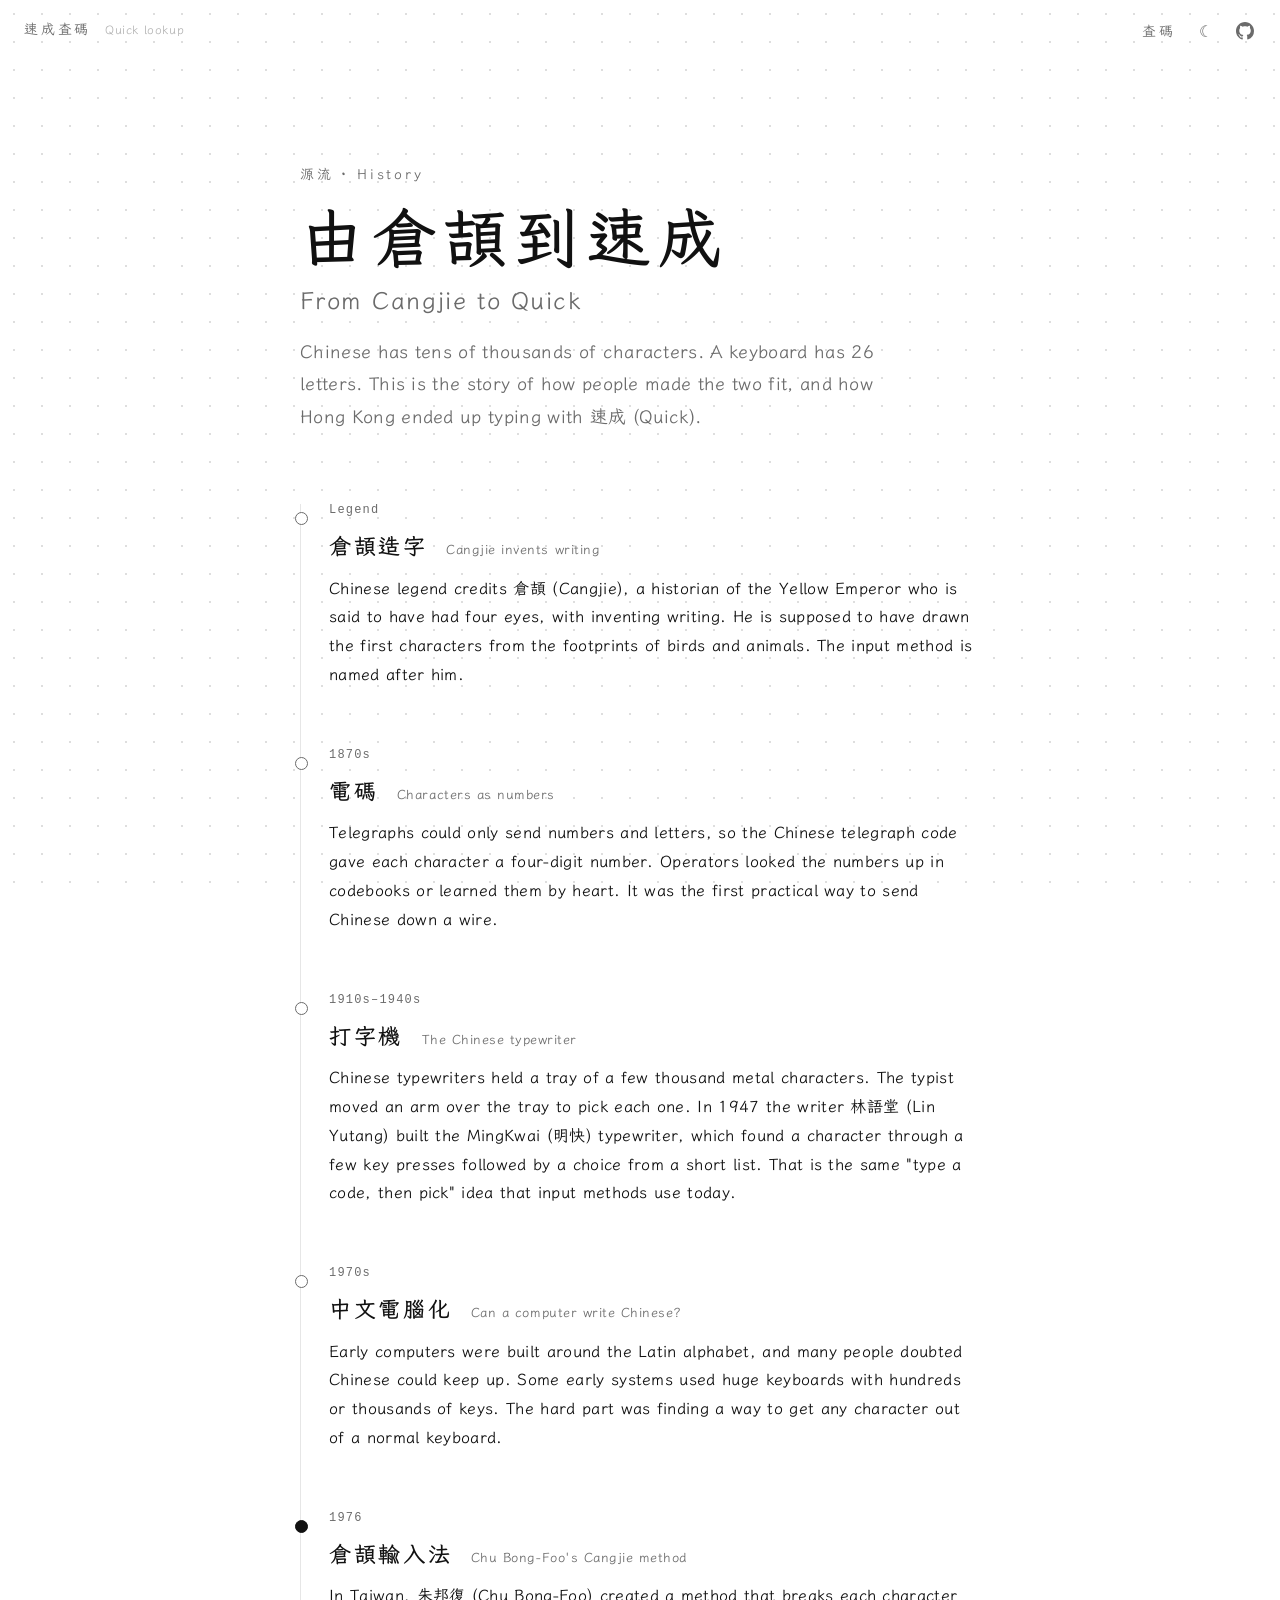
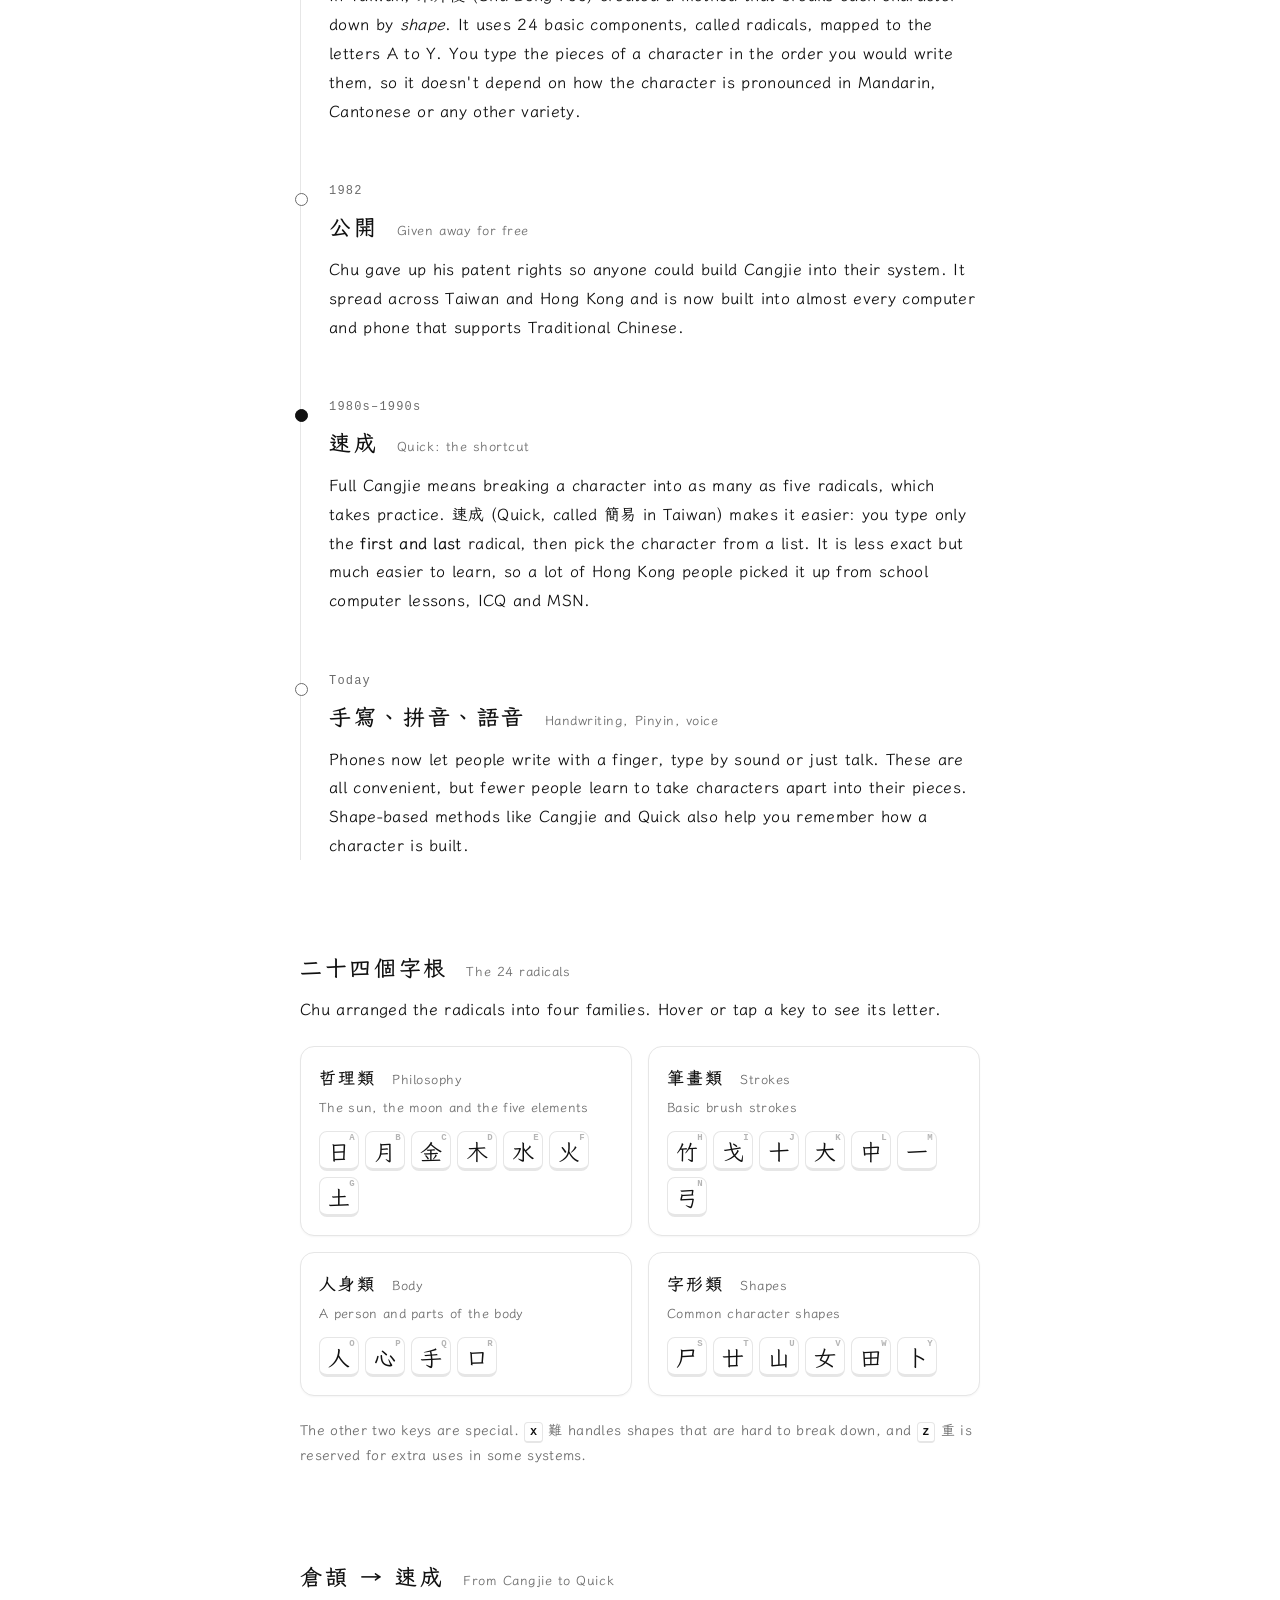
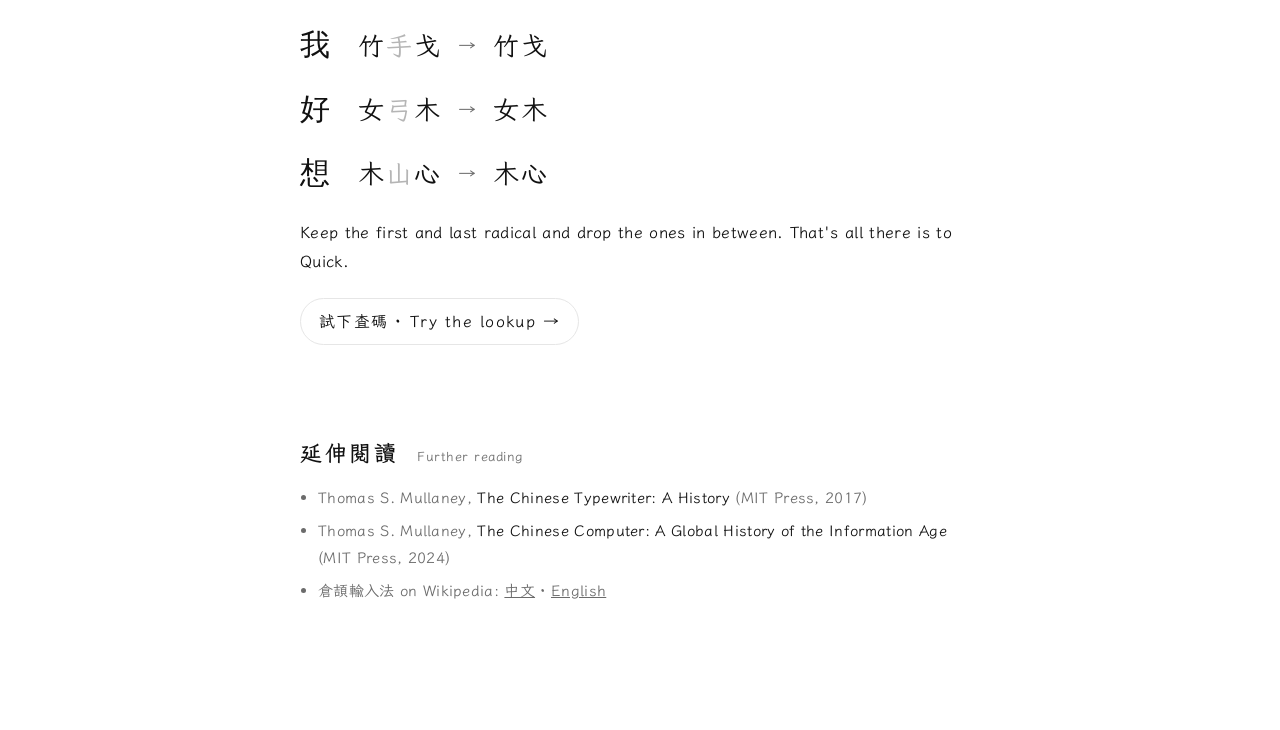
==== history.html @ 191ad622 "Add history page" ====
<!doctype html>
<html lang="zh-Hant">
<head>
  <meta charset="utf-8" />
  <meta name="viewport" content="width=device-width, initial-scale=1" />
  <title>速成源流 · Quick history</title>
  <meta name="description" content="How Chinese found its way onto a 26-letter keyboard, from Cangjie to Quick (速成)." />
  <link rel="icon" href="data:image/svg+xml,%3Csvg xmlns='http://www.w3.org/2000/svg' viewBox='0 0 64 64'%3E%3Crect width='64' height='64' rx='12' fill='%23111'/%3E%3Ctext x='32' y='46' font-size='40' text-anchor='middle' fill='%23fff'%3E速%3C/text%3E%3C/svg%3E" />
  <link rel="preconnect" href="https://fonts.googleapis.com" />
  <link rel="preconnect" href="https://fonts.gstatic.com" crossorigin />
  <link href="https://fonts.googleapis.com/css2?family=LXGW+WenKai+TC:wght@300;400;700&family=Noto+Sans+HK:wght@300;400;500&display=swap" rel="stylesheet" />
  <link rel="stylesheet" href="style.css" />
  <link rel="stylesheet" href="history.css" />
  <script>try { const t = JSON.parse(localStorage.getItem('quick:theme')); if (t) document.documentElement.dataset.theme = t; } catch {}</script>
</head>
<body data-page="history">
  <header class="brand"><a href="./">速成查碼 <span>Quick lookup</span></a></header>

  <main class="story">
    <section class="intro">
      <p class="eyebrow">源流 · History</p>
      <h1>由倉頡到速成 <span>From Cangjie to Quick</span></h1>
      <p class="lede">Chinese has tens of thousands of characters. A keyboard has 26 letters. This is the story of how people made the two fit, and how Hong Kong ended up typing with 速成 (Quick).</p>
    </section>

    <ol class="timeline">
      <li>
        <p class="when">Legend</p>
        <h2>倉頡造字 <span>Cangjie invents writing</span></h2>
        <p>Chinese legend credits 倉頡 (Cangjie), a historian of the Yellow Emperor who is said to have had four eyes, with inventing writing. He is supposed to have drawn the first characters from the footprints of birds and animals. The input method is named after him.</p>
      </li>
      <li>
        <p class="when">1870s</p>
        <h2>電碼 <span>Characters as numbers</span></h2>
        <p>Telegraphs could only send numbers and letters, so the Chinese telegraph code gave each character a four-digit number. Operators looked the numbers up in codebooks or learned them by heart. It was the first practical way to send Chinese down a wire.</p>
      </li>
      <li>
        <p class="when">1910s–1940s</p>
        <h2>打字機 <span>The Chinese typewriter</span></h2>
        <p>Chinese typewriters held a tray of a few thousand metal characters. The typist moved an arm over the tray to pick each one. In 1947 the writer 林語堂 (Lin Yutang) built the MingKwai (明快) typewriter, which found a character through a few key presses followed by a choice from a short list. That is the same "type a code, then pick" idea that input methods use today.</p>
      </li>
      <li>
        <p class="when">1970s</p>
        <h2>中文電腦化 <span>Can a computer write Chinese?</span></h2>
        <p>Early computers were built around the Latin alphabet, and many people doubted Chinese could keep up. Some early systems used huge keyboards with hundreds or thousands of keys. The hard part was finding a way to get any character out of a normal keyboard.</p>
      </li>
      <li class="key">
        <p class="when">1976</p>
        <h2>倉頡輸入法 <span>Chu Bong-Foo's Cangjie method</span></h2>
        <p>In Taiwan, 朱邦復 (Chu Bong-Foo) created a method that breaks each character down by <em>shape</em>. It uses 24 basic components, called radicals, mapped to the letters A to Y. You type the pieces of a character in the order you would write them, so it doesn't depend on how the character is pronounced in Mandarin, Cantonese or any other variety.</p>
      </li>
      <li>
        <p class="when">1982</p>
        <h2>公開 <span>Given away for free</span></h2>
        <p>Chu gave up his patent rights so anyone could build Cangjie into their system. It spread across Taiwan and Hong Kong and is now built into almost every computer and phone that supports Traditional Chinese.</p>
      </li>
      <li class="key">
        <p class="when">1980s–1990s</p>
        <h2>速成 <span>Quick: the shortcut</span></h2>
        <p>Full Cangjie means breaking a character into as many as five radicals, which takes practice. 速成 (Quick, called 簡易 in Taiwan) makes it easier: you type only the <strong>first and last</strong> radical, then pick the character from a list. It is less exact but much easier to learn, so a lot of Hong Kong people picked it up from school computer lessons, ICQ and MSN.</p>
      </li>
      <li>
        <p class="when">Today</p>
        <h2>手寫、拼音、語音 <span>Handwriting, Pinyin, voice</span></h2>
        <p>Phones now let people write with a finger, type by sound or just talk. These are all convenient, but fewer people learn to take characters apart into their pieces. Shape-based methods like Cangjie and Quick also help you remember how a character is built.</p>
      </li>
    </ol>

    <section class="radicals">
      <h2>二十四個字根 <span>The 24 radicals</span></h2>
      <p>Chu arranged the radicals into four families. Hover or tap a key to see its letter.</p>
      <div class="families">
        <div class="family">
          <h3>哲理類 <span>Philosophy</span></h3>
          <p>The sun, the moon and the five elements</p>
          <div class="keyrow" data-keys="A日 B月 C金 D木 E水 F火 G土"></div>
        </div>
        <div class="family">
          <h3>筆畫類 <span>Strokes</span></h3>
          <p>Basic brush strokes</p>
          <div class="keyrow" data-keys="H竹 I戈 J十 K大 L中 M一 N弓"></div>
        </div>
        <div class="family">
          <h3>人身類 <span>Body</span></h3>
          <p>A person and parts of the body</p>
          <div class="keyrow" data-keys="O人 P心 Q手 R口"></div>
        </div>
        <div class="family">
          <h3>字形類 <span>Shapes</span></h3>
          <p>Common character shapes</p>
          <div class="keyrow" data-keys="S尸 T廿 U山 V女 W田 Y卜"></div>
        </div>
      </div>
      <p class="aside">The other two keys are special. <kbd>X</kbd> 難 handles shapes that are hard to break down, and <kbd>Z</kbd> 重 is reserved for extra uses in some systems.</p>
    </section>

    <section class="demo">
      <h2>倉頡 → 速成 <span>From Cangjie to Quick</span></h2>
      <div class="pairs">
        <div class="pair"><span class="ch">我</span><span class="row"><b>竹</b>手<b>戈</b></span><span class="arrow">→</span><span class="row"><b>竹戈</b></span></div>
        <div class="pair"><span class="ch">好</span><span class="row"><b>女</b>弓<b>木</b></span><span class="arrow">→</span><span class="row"><b>女木</b></span></div>
        <div class="pair"><span class="ch">想</span><span class="row"><b>木</b>山<b>心</b></span><span class="arrow">→</span><span class="row"><b>木心</b></span></div>
      </div>
      <p>Keep the first and last radical and drop the ones in between. That's all there is to Quick.</p>
      <a class="cta" href="./">試下查碼 · Try the lookup →</a>
    </section>

    <section class="reading">
      <h2>延伸閱讀 <span>Further reading</span></h2>
      <ul>
        <li>Thomas S. Mullaney, <cite>The Chinese Typewriter: A History</cite> (MIT Press, 2017)</li>
        <li>Thomas S. Mullaney, <cite>The Chinese Computer: A Global History of the Information Age</cite> (MIT Press, 2024)</li>
        <li>倉頡輸入法 on Wikipedia: <a href="https://zh.wikipedia.org/wiki/倉頡輸入法" target="_blank" rel="noopener">中文</a> · <a href="https://en.wikipedia.org/wiki/Cangjie_input_method" target="_blank" rel="noopener">English</a></li>
      </ul>
    </section>
  </main>

  <script src="toolbar.js"></script>
  <script>
    // Fill the radical families from their data-keys lists
    for (const row of document.querySelectorAll('.keyrow')) {
      for (const k of row.dataset.keys.split(' ')) {
        const key = document.createElement('span');
        key.className = 'rkey';
        key.tabIndex = 0;
        key.dataset.key = k[0];
        key.textContent = k.slice(1);
        row.appendChild(key);
      }
    }
  </script>
</body>
</html>
---- style.css ----
:root {
  --bg: #ffffff;
  --ink: #111111;
  --muted: #6b6b6b;
  --faint: #b5b5b5;
  --line: #e6e6e6;
  --surface: #ffffff;
  --ring: rgba(0,0,0,.05);
  --dot: rgba(0, 0, 0, .13); /* dotted-page background: last number = strength */
  --g: 56px; /* glyph size, set from JS */
  /* Fonts already on the device, for characters people type: web-font pieces would swap in one by one */
  --typed-font: 'PingFang HK', 'PingFang TC', 'Microsoft JhengHei', 'Noto Sans CJK TC', 'Noto Sans TC', sans-serif;
  color-scheme: light;
}
/* Dark: follow the system unless the toggle forced light; or forced dark via the toggle */
@media (prefers-color-scheme: dark) {
  :root:not([data-theme="light"]) { --bg: #111111; --ink: #f2f2f2; --muted: #9a9a9a; --faint: #5c5c5c; --line: #2a2a2a; --surface: #171717; --ring: rgba(255,255,255,.06); --dot: rgba(255, 255, 255, .16); color-scheme: dark; }
}
:root[data-theme="dark"] { --bg: #111111; --ink: #f2f2f2; --muted: #9a9a9a; --faint: #5c5c5c; --line: #2a2a2a; --surface: #171717; --ring: rgba(255,255,255,.06); --dot: rgba(255, 255, 255, .16); color-scheme: dark; }

* { box-sizing: border-box; }
html, body { margin: 0; height: 100%; }
body { transition: background-color .3s, color .3s; }
body {
  /* dotted notebook page: one tiny dot per 28px tile, drawn by CSS instead of an image */
  background: radial-gradient(circle, var(--dot) 1px, transparent 1.5px) 0 0 / 28px 28px fixed, var(--bg);
  color: var(--ink);
  /* 霞鶩文楷 for its Traditional calligraphic feel; Noto Sans HK fills the rare characters it lacks */
  font-family: 'LXGW WenKai TC', 'Noto Sans HK', 'PingFang HK', 'PingFang TC', system-ui, sans-serif;
  font-weight: 400;
  overflow: hidden;
}

.brand {
  position: fixed; top: 20px; left: 24px; z-index: 2;
  font-size: 14px; letter-spacing: .2em; color: var(--muted);
}
.brand span { letter-spacing: .05em; color: var(--faint); margin-left: 6px; font-size: 12px; }

.finder {
  position: relative; z-index: 2;
  width: min(600px, calc(100% - 32px));
  margin: 0 auto; padding-top: 20vh;
}
.finder label {
  display: block; font-size: 17px; font-weight: 700; letter-spacing: .20em;
  color: var(--muted); margin: 0 0 14px 4px;
}
.box {
  border: 1px solid var(--line); border-radius: 14px; background: var(--surface);
  box-shadow: 0 1px 2px rgba(0,0,0,.04), 0 12px 32px -20px rgba(0,0,0,.25);
  transition: border-color .2s, box-shadow .2s;
}
.box:focus-within { border-color: var(--muted); box-shadow: 0 0 0 4px var(--ring), 0 12px 32px -20px rgba(0,0,0,.25); }
.box input {
  width: 100%; height: 58px; border: 0; outline: 0; background: transparent;
  padding: 0 20px; font: inherit; font-family: var(--typed-font); font-size: 22px; font-weight: 300; letter-spacing: .06em;
  color: var(--ink); caret-color: var(--ink);
}

.result {
  position: relative; /* offsetParent for slot measurement */
  display: flex; flex-wrap: wrap; align-content: flex-start; gap: 14px 30px;
  margin: 18px 0 0; padding: 0 4px 28px; min-height: calc(var(--slot) + 40px);
  overflow-y: auto; overscroll-behavior: contain; scrollbar-width: thin; scrollbar-color: var(--line) transparent;
  /* soft fade where the list meets the pile */
  -webkit-mask-image: linear-gradient(to bottom, #000 calc(100% - 28px), transparent);
          mask-image: linear-gradient(to bottom, #000 calc(100% - 28px), transparent);
}
.group { display: flex; flex-direction: column; gap: 8px; }
.group.enter { animation: rise .5s cubic-bezier(.2,.8,.2,1) both; }
@keyframes rise { from { opacity: 0; transform: translateY(10px); } }
.slots { display: flex; gap: 2px; min-height: var(--slot); }
.slot {
  width: var(--slot); height: var(--slot); display: grid; place-items: center; font-size: var(--slot); line-height: 1; color: var(--ink);
  will-change: transform; /* own layer: iOS Safari otherwise doesn't repaint a radical landing inside the scrolling list */
}
.cap { display: flex; align-items: center; gap: 8px; font-size: 13px; color: var(--muted); white-space: nowrap; }
.cap .ch { color: var(--ink); font-family: var(--typed-font); font-size: 14px; }
.keys { display: flex; gap: 3px; }
.keys kbd {
  font: 600 10px/1 ui-monospace, 'SF Mono', Menlo, monospace; color: var(--ink);
  padding: 3px 5px; border-radius: 4px; border: 1px solid var(--line); border-bottom-width: 2px;
}
.full { font-size: 11px; color: var(--faint); letter-spacing: .12em; }
.group:hover .full { color: var(--muted); }
.hint { margin: 4px 0 0 4px; font-size: 13px; color: var(--muted); letter-spacing: .06em; line-height: 1.7; }
.hint p { margin: 0; }
.hint .try { margin-top: 14px; }
.examples { display: flex; flex-wrap: wrap; gap: 8px; margin-top: 8px; }
.examples button {
  font: inherit; font-size: 15px; letter-spacing: .08em; color: var(--ink); cursor: pointer;
  background: var(--surface); border: 1px solid var(--line); border-radius: 999px; padding: 5px 14px;
  transition: border-color .2s, background-color .2s;
}
.examples button:hover { border-color: var(--muted); }
.hint .more { margin-top: 18px; }
.hint .more a { color: var(--muted); text-decoration: none; border-bottom: 1px solid var(--line); transition: color .2s, border-color .2s; }
.hint .more a:hover { color: var(--ink); border-color: var(--muted); }

/* Physics layer */
.layer { position: fixed; inset: 0; z-index: 1; pointer-events: none; overflow: hidden; }
.glyph {
  position: absolute; left: 0; top: 0; width: var(--g); height: var(--g);
  display: grid; place-items: center; font-size: var(--g); line-height: 1; font-weight: 400;
  color: var(--ink); user-select: none; -webkit-user-select: none; touch-action: none;
  pointer-events: auto; cursor: grab; will-change: transform;
}
.glyph::after {
  content: attr(data-key); position: absolute; right: -2px; top: -4px;
  font: 500 11px system-ui, sans-serif; color: var(--muted); opacity: 0; transition: opacity .15s;
}
.glyph:hover::after { opacity: 1; }
.glyph.dragging { cursor: grabbing; }
.glyph.emoji { font-family: 'Apple Color Emoji', 'Segoe UI Emoji', 'Noto Color Emoji', sans-serif; font-size: calc(var(--g) * 0.9); }
.glyph.picked { pointer-events: none; z-index: 3; }
.glyph.gone { transition: opacity .4s; opacity: 0; }

@media (max-width: 600px) {
  /* clamp keeps it clear of the brand bar when the keyboard shrinks the viewport */
  .finder { padding-top: clamp(56px, 10vh, 96px); }
  .finder label { font-size: 15px; margin-bottom: 10px; }
  .box { border-radius: 12px; }
  .box input { height: 48px; padding: 0 16px; font-size: 18px; } /* 16px+ stops iOS zooming on focus */
  .result { margin-top: 14px; gap: 12px 22px; }
}

.tools { position: fixed; top: 14px; right: 18px; z-index: 2; display: flex; gap: 4px; align-items: center; }
.theme {
  border: 0; background: none; font: inherit; font-size: 16px; color: var(--muted);
  width: 34px; padding: 6px 8px; cursor: pointer; letter-spacing: .1em;
}
.theme:hover { color: var(--ink); }
.nav {
  font-size: 14px; letter-spacing: .2em; color: var(--muted); text-decoration: none;
  padding: 6px 10px; border-radius: 999px; transition: color .2s;
}
.nav:hover { color: var(--ink); }
.gh { display: grid; place-items: center; width: 34px; height: 34px; color: var(--muted); border-radius: 50%; transition: color .2s; }
.gh:hover { color: var(--ink); }
---- history.css ----
/* History page: a scrolling read on top of the shared tokens in style.css */
body { overflow: auto; height: auto; min-height: 100%; }
.brand a { color: inherit; text-decoration: none; }
.brand { position: absolute; }
.tools { position: absolute; }

.story {
  width: min(680px, calc(100% - 32px));
  margin: 0 auto; padding: 18vh 0 120px;
  line-height: 1.8; letter-spacing: .02em;
}
.story h2 { font-size: 22px; font-weight: 700; letter-spacing: .12em; margin: 0 0 8px; }
.story h2 span, .story h3 span { font-size: 13px; font-weight: 400; letter-spacing: .04em; color: var(--muted); margin-left: 8px; }
.story p { margin: 0 0 12px; }
.story section { margin-top: 88px; }
.story a { color: inherit; }

.intro { margin-top: 0 !important; }
.eyebrow { font-size: 14px; letter-spacing: .2em; color: var(--muted); }
.intro h1 { font-size: clamp(40px, 9vw, 64px); font-weight: 700; letter-spacing: .12em; line-height: 1.2; margin: 0 0 20px; }
.intro h1 span { display: block; font-size: clamp(18px, 3.4vw, 24px); font-weight: 400; letter-spacing: .06em; color: var(--muted); margin-top: 10px; }
.lede { font-size: 18px; color: var(--muted); max-width: 34em; }

/* Timeline: a quiet line with dots, key moments get a filled dot */
.timeline { list-style: none; margin: 72px 0 0; padding: 0 0 0 28px; border-left: 1px solid var(--line); }
.timeline li { position: relative; padding: 0 0 48px; }
.timeline li:last-child { padding-bottom: 0; }
.timeline li::before {
  content: ''; position: absolute; left: -34px; top: 8px; width: 11px; height: 11px; border-radius: 50%;
  background: var(--bg); border: 1px solid var(--muted);
}
.timeline li.key::before { background: var(--ink); border-color: var(--ink); }
.when { font: 500 12px/1 ui-monospace, 'SF Mono', Menlo, monospace; letter-spacing: .1em; color: var(--muted); margin-bottom: 10px !important; }
.timeline p:not(.when) { color: var(--ink); }

/* Radical families */
.families { display: grid; grid-template-columns: repeat(auto-fit, minmax(280px, 1fr)); gap: 16px; margin: 22px 0; }
.family {
  background: var(--surface); border: 1px solid var(--line); border-radius: 14px; padding: 16px 18px 18px;
  box-shadow: 0 1px 2px rgba(0,0,0,.04);
}
.family h3 { font-size: 17px; letter-spacing: .12em; margin: 0; }
.family p { font-size: 13px; color: var(--muted); margin: 2px 0 12px; }
.keyrow { display: flex; flex-wrap: wrap; gap: 6px; }
.rkey {
  position: relative; display: grid; place-items: center; width: 40px; height: 40px;
  font-size: 22px; border: 1px solid var(--line); border-bottom-width: 3px; border-radius: 8px; cursor: default; outline: 0;
  transition: border-color .15s, transform .15s;
}
.rkey::after {
  content: attr(data-key); position: absolute; right: 3px; top: 1px;
  font: 600 9px ui-monospace, 'SF Mono', Menlo, monospace; color: var(--faint); transition: color .15s;
}
.rkey:hover, .rkey:focus { border-color: var(--muted); transform: translateY(-1px); }
.rkey:hover::after, .rkey:focus::after { color: var(--ink); }
.aside { font-size: 14px; color: var(--muted); }
.aside kbd, .story kbd {
  font: 600 11px/1 ui-monospace, 'SF Mono', Menlo, monospace; color: var(--ink);
  padding: 3px 5px; border-radius: 4px; border: 1px solid var(--line); border-bottom-width: 2px;
}

/* Cangjie -> Quick pairs */
.pairs { display: flex; flex-direction: column; gap: 10px; margin: 22px 0 18px; }
.pair { display: flex; align-items: center; gap: 16px; font-size: 26px; }
.pair .ch { font-family: var(--typed-font); font-size: 30px; width: 1.4em; }
.pair .row { color: var(--faint); letter-spacing: .08em; }
.pair .row b { color: var(--ink); font-weight: 400; }
.pair .arrow { font-size: 18px; color: var(--muted); }
.cta {
  display: inline-block; margin-top: 10px; padding: 8px 18px; border-radius: 999px; text-decoration: none;
  background: var(--surface); border: 1px solid var(--line); letter-spacing: .08em; transition: border-color .2s;
}
.cta:hover { border-color: var(--muted); }

.reading ul { padding-left: 18px; margin: 12px 0 0; color: var(--muted); font-size: 15px; }
.reading li { margin-bottom: 6px; }
.reading cite { color: var(--ink); font-style: normal; }

@media (max-width: 600px) {
  .story { padding-top: 96px; }
  .story section { margin-top: 64px; }
  .lede { font-size: 16px; }
  .story h2 span, .story h3 span { display: block; margin: 2px 0 0; }
  .pair { font-size: 22px; gap: 12px; }
}
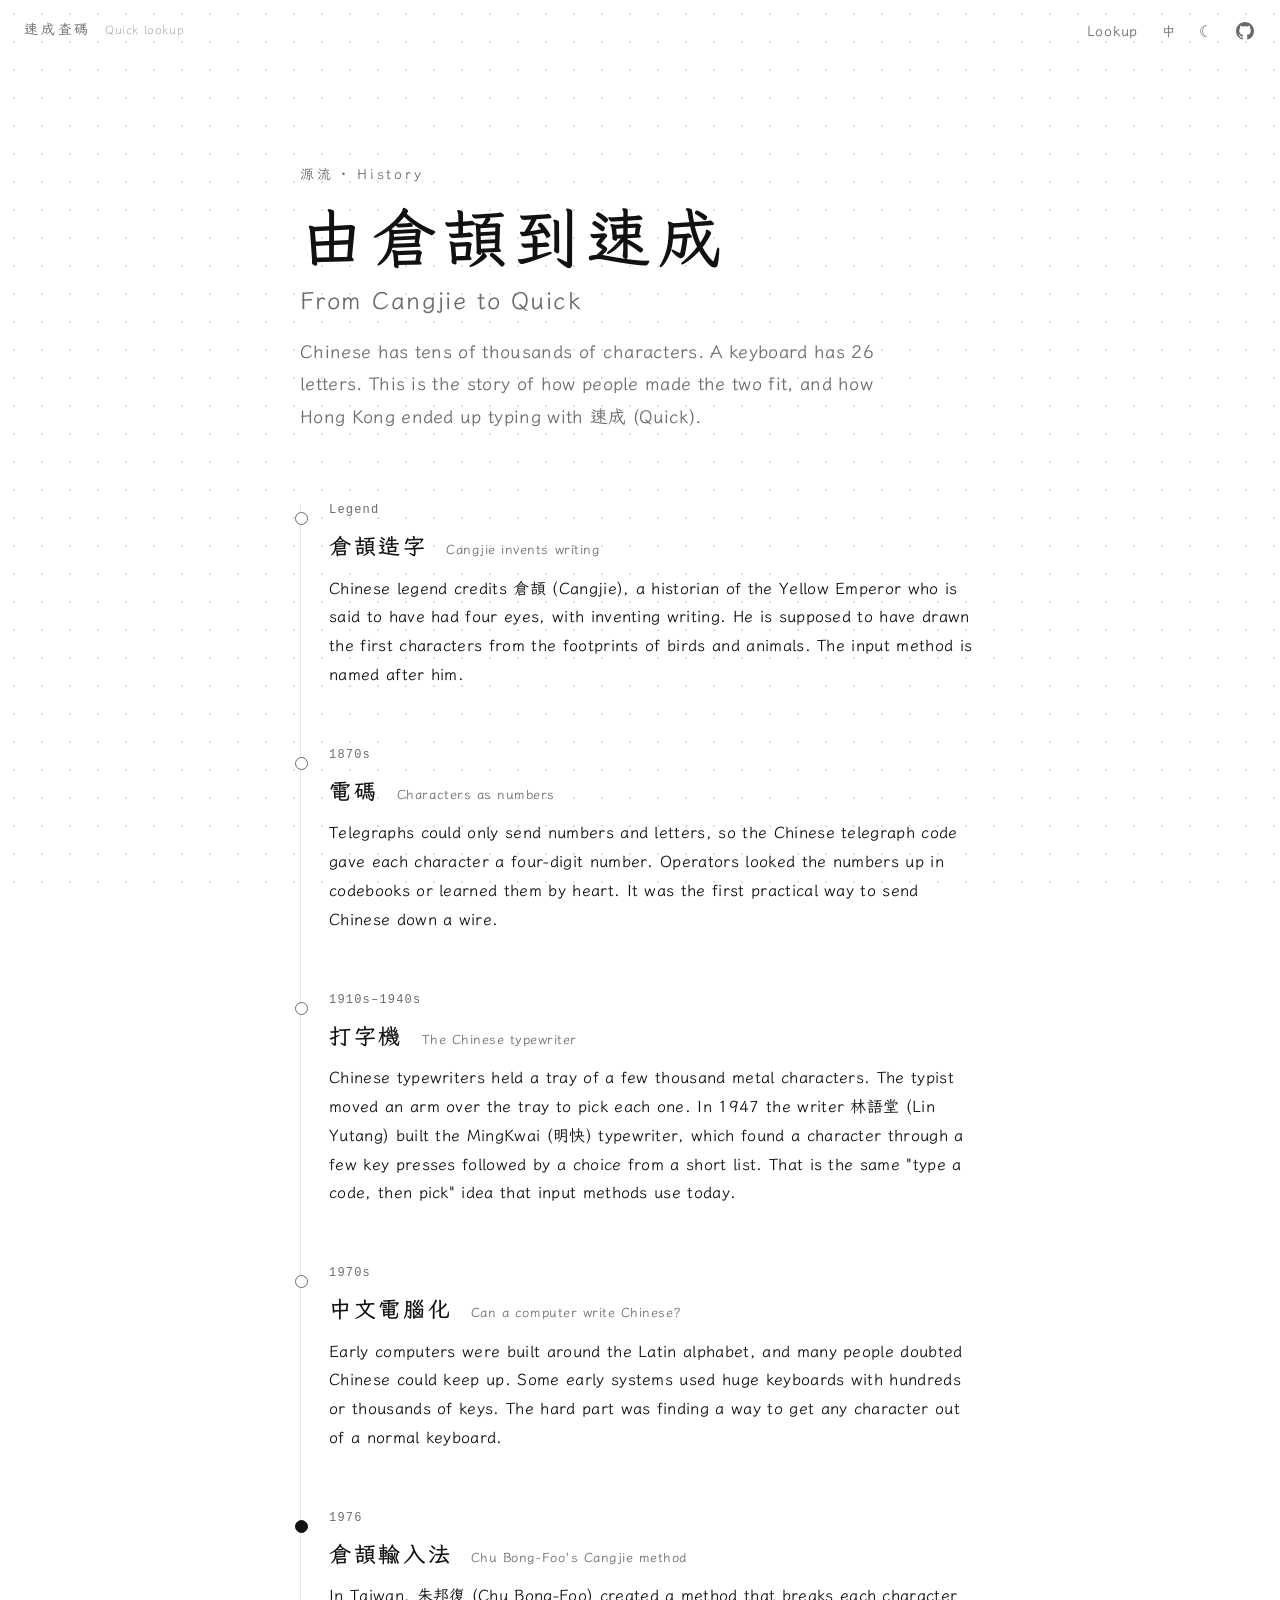
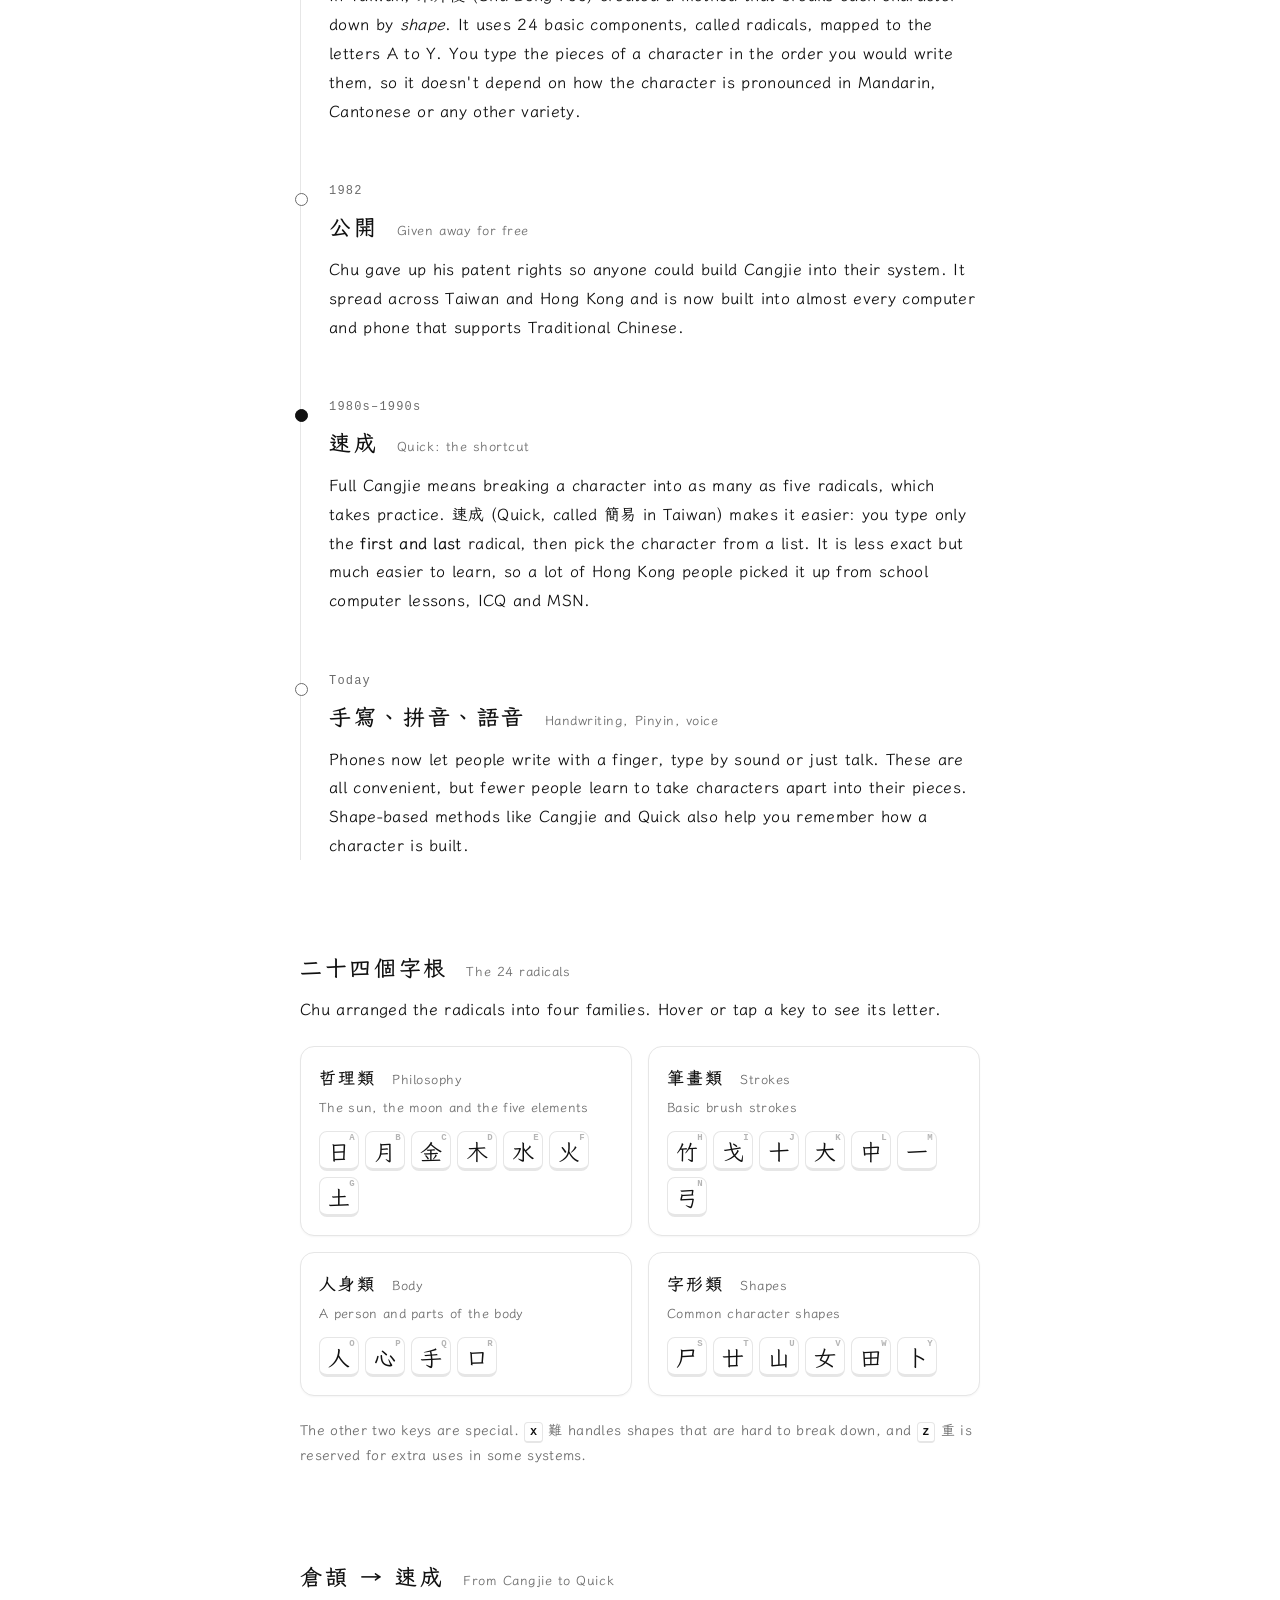
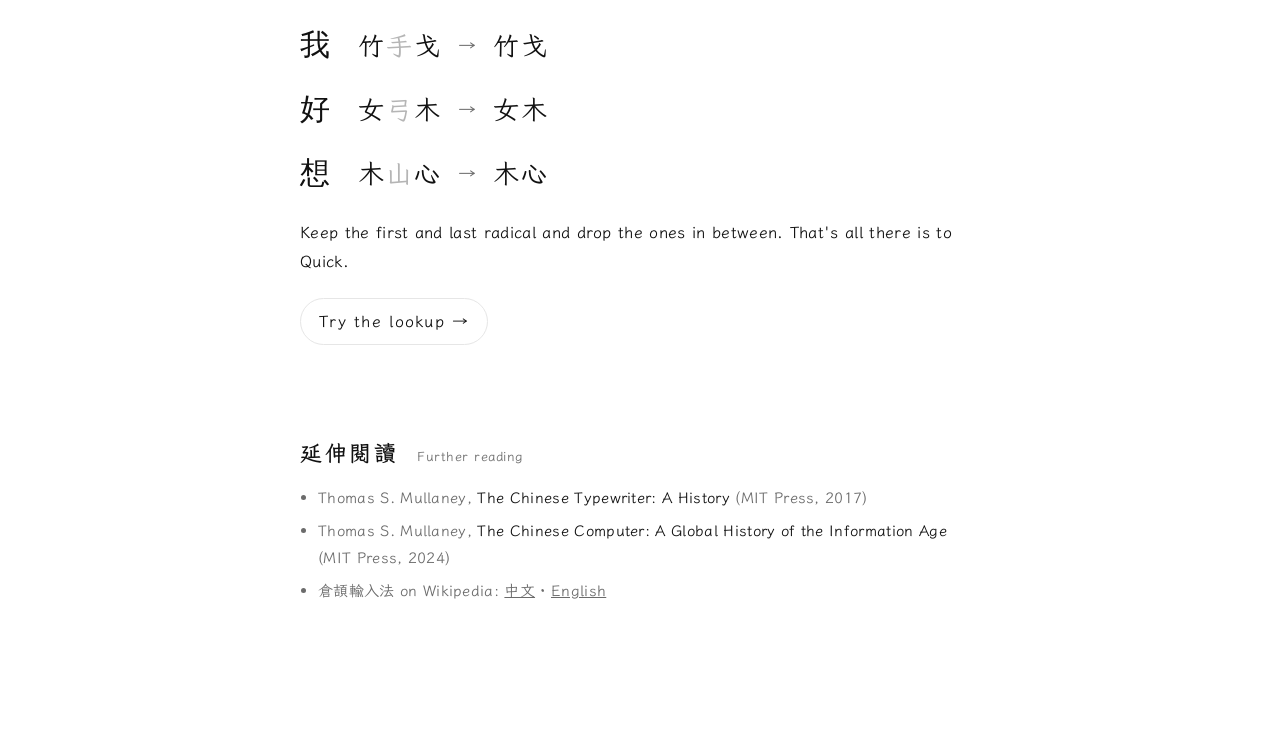
==== commit e8c6c2d1: "added bilingual." ====
--- a/history.html
+++ b/history.html
@@ -4,7 +4,7 @@
   <meta charset="utf-8" />
   <meta name="viewport" content="width=device-width, initial-scale=1" />
   <title>速成源流 · Quick history</title>
-  <meta name="description" content="How Chinese found its way onto a 26-letter keyboard, from Cangjie to Quick (速成)." />
+  <meta name="description" content="中文如何走進只有二十六個字母的鍵盤：由倉頡到速成。How Chinese found its way onto a 26-letter keyboard, from Cangjie to Quick (速成)." />
   <link rel="icon" href="data:image/svg+xml,%3Csvg xmlns='http://www.w3.org/2000/svg' viewBox='0 0 64 64'%3E%3Crect width='64' height='64' rx='12' fill='%23111'/%3E%3Ctext x='32' y='46' font-size='40' text-anchor='middle' fill='%23fff'%3E速%3C/text%3E%3C/svg%3E" />
   <link rel="preconnect" href="https://fonts.googleapis.com" />
   <link rel="preconnect" href="https://fonts.gstatic.com" crossorigin />
@@ -12,6 +12,8 @@
   <link rel="stylesheet" href="style.css" />
   <link rel="stylesheet" href="history.css" />
   <script>try { const t = JSON.parse(localStorage.getItem('quick:theme')); if (t) document.documentElement.dataset.theme = t; } catch {}</script>
+  <!-- Language: the saved choice, else the browser's. Set before paint so the other language never flashes -->
+  <script>{ let l; try { l = JSON.parse(localStorage.getItem('quick:lang')); } catch {} l = l || (/^zh/i.test(navigator.language) ? 'zh' : 'en'); document.documentElement.dataset.lang = l; document.documentElement.lang = l === 'zh' ? 'zh-Hant' : 'en'; }</script>
 </head>
 <body data-page="history">
   <header class="brand"><a href="./">速成查碼 <span>Quick lookup</span></a></header>
@@ -20,78 +22,89 @@
     <section class="intro">
       <p class="eyebrow">源流 · History</p>
       <h1>由倉頡到速成 <span>From Cangjie to Quick</span></h1>
-      <p class="lede">Chinese has tens of thousands of characters. A keyboard has 26 letters. This is the story of how people made the two fit, and how Hong Kong ended up typing with 速成 (Quick).</p>
+      <p class="lede zh" lang="zh-Hant">中文字數以萬計，鍵盤卻只有二十六個字母。這是人們如何令兩者配合起來，以及香港人最終用上速成輸入法的故事。</p>
+      <p class="lede en" lang="en">Chinese has tens of thousands of characters. A keyboard has 26 letters. This is the story of how people made the two fit, and how Hong Kong ended up typing with 速成 (Quick).</p>
     </section>
 
     <ol class="timeline">
       <li>
-        <p class="when">Legend</p>
+        <p class="when"><span class="zh" lang="zh-Hant">傳說</span><span class="en" lang="en">Legend</span></p>
         <h2>倉頡造字 <span>Cangjie invents writing</span></h2>
-        <p>Chinese legend credits 倉頡 (Cangjie), a historian of the Yellow Emperor who is said to have had four eyes, with inventing writing. He is supposed to have drawn the first characters from the footprints of birds and animals. The input method is named after him.</p>
+        <p class="zh" lang="zh-Hant">相傳黃帝的史官倉頡生有四隻眼睛，並創造了文字。據說他從鳥獸的足跡得到啟發，畫出最早的漢字。倉頡輸入法就是以他命名的。</p>
+        <p class="en" lang="en">Chinese legend credits 倉頡 (Cangjie), a historian of the Yellow Emperor who is said to have had four eyes, with inventing writing. He is supposed to have drawn the first characters from the footprints of birds and animals. The input method is named after him.</p>
       </li>
       <li>
-        <p class="when">1870s</p>
+        <p class="when"><span class="zh" lang="zh-Hant">1870 年代</span><span class="en" lang="en">1870s</span></p>
         <h2>電碼 <span>Characters as numbers</span></h2>
-        <p>Telegraphs could only send numbers and letters, so the Chinese telegraph code gave each character a four-digit number. Operators looked the numbers up in codebooks or learned them by heart. It was the first practical way to send Chinese down a wire.</p>
+        <p class="zh" lang="zh-Hant">電報只能傳送數字和字母，所以中文電碼為每個漢字編上一個四位數字。報務員要翻查電碼本，或者把號碼背下來。這是第一個能把中文經電線傳送出去的實用方法。</p>
+        <p class="en" lang="en">Telegraphs could only send numbers and letters, so the Chinese telegraph code gave each character a four-digit number. Operators looked the numbers up in codebooks or learned them by heart. It was the first practical way to send Chinese down a wire.</p>
       </li>
       <li>
-        <p class="when">1910s–1940s</p>
+        <p class="when"><span class="zh" lang="zh-Hant">1910 至 1940 年代</span><span class="en" lang="en">1910s–1940s</span></p>
         <h2>打字機 <span>The Chinese typewriter</span></h2>
-        <p>Chinese typewriters held a tray of a few thousand metal characters. The typist moved an arm over the tray to pick each one. In 1947 the writer 林語堂 (Lin Yutang) built the MingKwai (明快) typewriter, which found a character through a few key presses followed by a choice from a short list. That is the same "type a code, then pick" idea that input methods use today.</p>
+        <p class="zh" lang="zh-Hant">中文打字機裝有一盤幾千個金屬字粒，打字員要移動機械臂，在字盤上逐個揀字。1947 年，作家林語堂製成明快打字機：先按幾個鍵，再從一小列候選字中選出想要的字。這正是今天輸入法「先打碼，再選字」的概念。</p>
+        <p class="en" lang="en">Chinese typewriters held a tray of a few thousand metal characters. The typist moved an arm over the tray to pick each one. In 1947 the writer 林語堂 (Lin Yutang) built the MingKwai (明快) typewriter, which found a character through a few key presses followed by a choice from a short list. That is the same "type a code, then pick" idea that input methods use today.</p>
       </li>
       <li>
-        <p class="when">1970s</p>
+        <p class="when"><span class="zh" lang="zh-Hant">1970 年代</span><span class="en" lang="en">1970s</span></p>
         <h2>中文電腦化 <span>Can a computer write Chinese?</span></h2>
-        <p>Early computers were built around the Latin alphabet, and many people doubted Chinese could keep up. Some early systems used huge keyboards with hundreds or thousands of keys. The hard part was finding a way to get any character out of a normal keyboard.</p>
+        <p class="zh" lang="zh-Hant">早期電腦以拉丁字母為基礎設計，不少人懷疑中文能否跟上。有些早期系統用上有幾百甚至幾千個鍵的巨型鍵盤。真正的難題，是如何用一個普通鍵盤打出任何一個漢字。</p>
+        <p class="en" lang="en">Early computers were built around the Latin alphabet, and many people doubted Chinese could keep up. Some early systems used huge keyboards with hundreds or thousands of keys. The hard part was finding a way to get any character out of a normal keyboard.</p>
       </li>
       <li class="key">
-        <p class="when">1976</p>
+        <p class="when"><span class="zh" lang="zh-Hant">1976 年</span><span class="en" lang="en">1976</span></p>
         <h2>倉頡輸入法 <span>Chu Bong-Foo's Cangjie method</span></h2>
-        <p>In Taiwan, 朱邦復 (Chu Bong-Foo) created a method that breaks each character down by <em>shape</em>. It uses 24 basic components, called radicals, mapped to the letters A to Y. You type the pieces of a character in the order you would write them, so it doesn't depend on how the character is pronounced in Mandarin, Cantonese or any other variety.</p>
+        <p class="zh" lang="zh-Hant">朱邦復在台灣創造了一種按<em>字形</em>拆字的方法。它以二十四個基本部件（稱為字根）對應字母 A 至 Y，按書寫的筆順輸入字的各個部分，因此不受普通話、粵語或其他方言的讀音影響。</p>
+        <p class="en" lang="en">In Taiwan, 朱邦復 (Chu Bong-Foo) created a method that breaks each character down by <em>shape</em>. It uses 24 basic components, called radicals, mapped to the letters A to Y. You type the pieces of a character in the order you would write them, so it doesn't depend on how the character is pronounced in Mandarin, Cantonese or any other variety.</p>
       </li>
       <li>
-        <p class="when">1982</p>
+        <p class="when"><span class="zh" lang="zh-Hant">1982 年</span><span class="en" lang="en">1982</span></p>
         <h2>公開 <span>Given away for free</span></h2>
-        <p>Chu gave up his patent rights so anyone could build Cangjie into their system. It spread across Taiwan and Hong Kong and is now built into almost every computer and phone that supports Traditional Chinese.</p>
+        <p class="zh" lang="zh-Hant">朱邦復放棄專利權，讓任何人都可以把倉頡輸入法加進自己的系統。倉頡因此在台灣和香港普及，今天幾乎每部支援繁體中文的電腦和手機都有內置。</p>
+        <p class="en" lang="en">Chu gave up his patent rights so anyone could build Cangjie into their system. It spread across Taiwan and Hong Kong and is now built into almost every computer and phone that supports Traditional Chinese.</p>
       </li>
       <li class="key">
-        <p class="when">1980s–1990s</p>
+        <p class="when"><span class="zh" lang="zh-Hant">1980 至 1990 年代</span><span class="en" lang="en">1980s–1990s</span></p>
         <h2>速成 <span>Quick: the shortcut</span></h2>
-        <p>Full Cangjie means breaking a character into as many as five radicals, which takes practice. 速成 (Quick, called 簡易 in Taiwan) makes it easier: you type only the <strong>first and last</strong> radical, then pick the character from a list. It is less exact but much easier to learn, so a lot of Hong Kong people picked it up from school computer lessons, ICQ and MSN.</p>
+        <p class="zh" lang="zh-Hant">完整的倉頡要把一個字拆成最多五個字根，需要練習。速成（台灣稱為簡易）把它簡化：只需輸入<strong>第一個和最後一個</strong>字根，再從清單中選字。它沒那麼準確，卻容易學得多，所以不少香港人都是在學校電腦堂、ICQ 和 MSN 上學會的。</p>
+        <p class="en" lang="en">Full Cangjie means breaking a character into as many as five radicals, which takes practice. 速成 (Quick, called 簡易 in Taiwan) makes it easier: you type only the <strong>first and last</strong> radical, then pick the character from a list. It is less exact but much easier to learn, so a lot of Hong Kong people picked it up from school computer lessons, ICQ and MSN.</p>
       </li>
       <li>
-        <p class="when">Today</p>
+        <p class="when"><span class="zh" lang="zh-Hant">今天</span><span class="en" lang="en">Today</span></p>
         <h2>手寫、拼音、語音 <span>Handwriting, Pinyin, voice</span></h2>
-        <p>Phones now let people write with a finger, type by sound or just talk. These are all convenient, but fewer people learn to take characters apart into their pieces. Shape-based methods like Cangjie and Quick also help you remember how a character is built.</p>
+        <p class="zh" lang="zh-Hant">現在用手機，可以用手指寫字、按讀音輸入，甚至直接說話。這些方法都很方便，但學習把字拆成部件的人卻愈來愈少。倉頡和速成這類字形輸入法，也有助記住一個字是怎樣構成的。</p>
+        <p class="en" lang="en">Phones now let people write with a finger, type by sound or just talk. These are all convenient, but fewer people learn to take characters apart into their pieces. Shape-based methods like Cangjie and Quick also help you remember how a character is built.</p>
       </li>
     </ol>
 
     <section class="radicals">
       <h2>二十四個字根 <span>The 24 radicals</span></h2>
-      <p>Chu arranged the radicals into four families. Hover or tap a key to see its letter.</p>
+      <p class="zh" lang="zh-Hant">朱邦復把字根分成四類。把滑鼠移到鍵上或輕按一下，就會看到對應的字母。</p>
+      <p class="en" lang="en">Chu arranged the radicals into four families. Hover or tap a key to see its letter.</p>
       <div class="families">
         <div class="family">
           <h3>哲理類 <span>Philosophy</span></h3>
-          <p>The sun, the moon and the five elements</p>
+          <p><span class="zh" lang="zh-Hant">日、月和五行</span><span class="en" lang="en">The sun, the moon and the five elements</span></p>
           <div class="keyrow" data-keys="A日 B月 C金 D木 E水 F火 G土"></div>
         </div>
         <div class="family">
           <h3>筆畫類 <span>Strokes</span></h3>
-          <p>Basic brush strokes</p>
+          <p><span class="zh" lang="zh-Hant">基本筆畫</span><span class="en" lang="en">Basic brush strokes</span></p>
           <div class="keyrow" data-keys="H竹 I戈 J十 K大 L中 M一 N弓"></div>
         </div>
         <div class="family">
           <h3>人身類 <span>Body</span></h3>
-          <p>A person and parts of the body</p>
+          <p><span class="zh" lang="zh-Hant">人和身體各部分</span><span class="en" lang="en">A person and parts of the body</span></p>
           <div class="keyrow" data-keys="O人 P心 Q手 R口"></div>
         </div>
         <div class="family">
           <h3>字形類 <span>Shapes</span></h3>
-          <p>Common character shapes</p>
+          <p><span class="zh" lang="zh-Hant">常見的字形</span><span class="en" lang="en">Common character shapes</span></p>
           <div class="keyrow" data-keys="S尸 T廿 U山 V女 W田 Y卜"></div>
         </div>
       </div>
-      <p class="aside">The other two keys are special. <kbd>X</kbd> 難 handles shapes that are hard to break down, and <kbd>Z</kbd> 重 is reserved for extra uses in some systems.</p>
+      <p class="aside zh" lang="zh-Hant">餘下兩個鍵比較特別：<kbd>X</kbd> 難 用來處理難以拆解的字形，<kbd>Z</kbd> 重 則在部分系統中留作其他用途。</p>
+      <p class="aside en" lang="en">The other two keys are special. <kbd>X</kbd> 難 handles shapes that are hard to break down, and <kbd>Z</kbd> 重 is reserved for extra uses in some systems.</p>
     </section>
 
     <section class="demo">
@@ -101,8 +114,9 @@
         <div class="pair"><span class="ch">好</span><span class="row"><b>女</b>弓<b>木</b></span><span class="arrow">→</span><span class="row"><b>女木</b></span></div>
         <div class="pair"><span class="ch">想</span><span class="row"><b>木</b>山<b>心</b></span><span class="arrow">→</span><span class="row"><b>木心</b></span></div>
       </div>
-      <p>Keep the first and last radical and drop the ones in between. That's all there is to Quick.</p>
-      <a class="cta" href="./">試下查碼 · Try the lookup →</a>
+      <p class="zh" lang="zh-Hant">保留第一個和最後一個字根，刪去中間的，速成就是這麼簡單。</p>
+      <p class="en" lang="en">Keep the first and last radical and drop the ones in between. That's all there is to Quick.</p>
+      <a class="cta" href="./"><span class="zh" lang="zh-Hant">試下查碼</span><span class="en" lang="en">Try the lookup</span> →</a>
     </section>
 
     <section class="reading">
@@ -110,7 +124,7 @@
       <ul>
         <li>Thomas S. Mullaney, <cite>The Chinese Typewriter: A History</cite> (MIT Press, 2017)</li>
         <li>Thomas S. Mullaney, <cite>The Chinese Computer: A Global History of the Information Age</cite> (MIT Press, 2024)</li>
-        <li>倉頡輸入法 on Wikipedia: <a href="https://zh.wikipedia.org/wiki/倉頡輸入法" target="_blank" rel="noopener">中文</a> · <a href="https://en.wikipedia.org/wiki/Cangjie_input_method" target="_blank" rel="noopener">English</a></li>
+        <li><span class="zh" lang="zh-Hant">維基百科上的倉頡輸入法：</span><span class="en" lang="en">倉頡輸入法 on Wikipedia: </span><a href="https://zh.wikipedia.org/wiki/倉頡輸入法" target="_blank" rel="noopener">中文</a> · <a href="https://en.wikipedia.org/wiki/Cangjie_input_method" target="_blank" rel="noopener">English</a></li>
       </ul>
     </section>
   </main>
--- a/style.css
+++ b/style.css
@@ -46,6 +46,7 @@
   display: block; font-size: 17px; font-weight: 700; letter-spacing: .20em;
   color: var(--muted); margin: 0 0 14px 4px;
 }
+.finder label .en { letter-spacing: .06em; }
 .box {
   border: 1px solid var(--line); border-radius: 14px; background: var(--surface);
   box-shadow: 0 1px 2px rgba(0,0,0,.04), 0 12px 32px -20px rgba(0,0,0,.25);
@@ -136,5 +137,10 @@
   padding: 6px 10px; border-radius: 999px; transition: color .2s;
 }
 .nav:hover { color: var(--ink); }
+.nav .en { letter-spacing: .05em; }
+.lang { font-size: 13px; width: auto; min-width: 34px; letter-spacing: .05em; }
+
+/* Bilingual text: both languages are in the page, the 中/EN toggle picks one (both show if JS is off) */
+:root[data-lang="zh"] .en, :root[data-lang="en"] .zh { display: none; }
 .gh { display: grid; place-items: center; width: 34px; height: 34px; color: var(--muted); border-radius: 50%; transition: color .2s; }
 .gh:hover { color: var(--ink); }
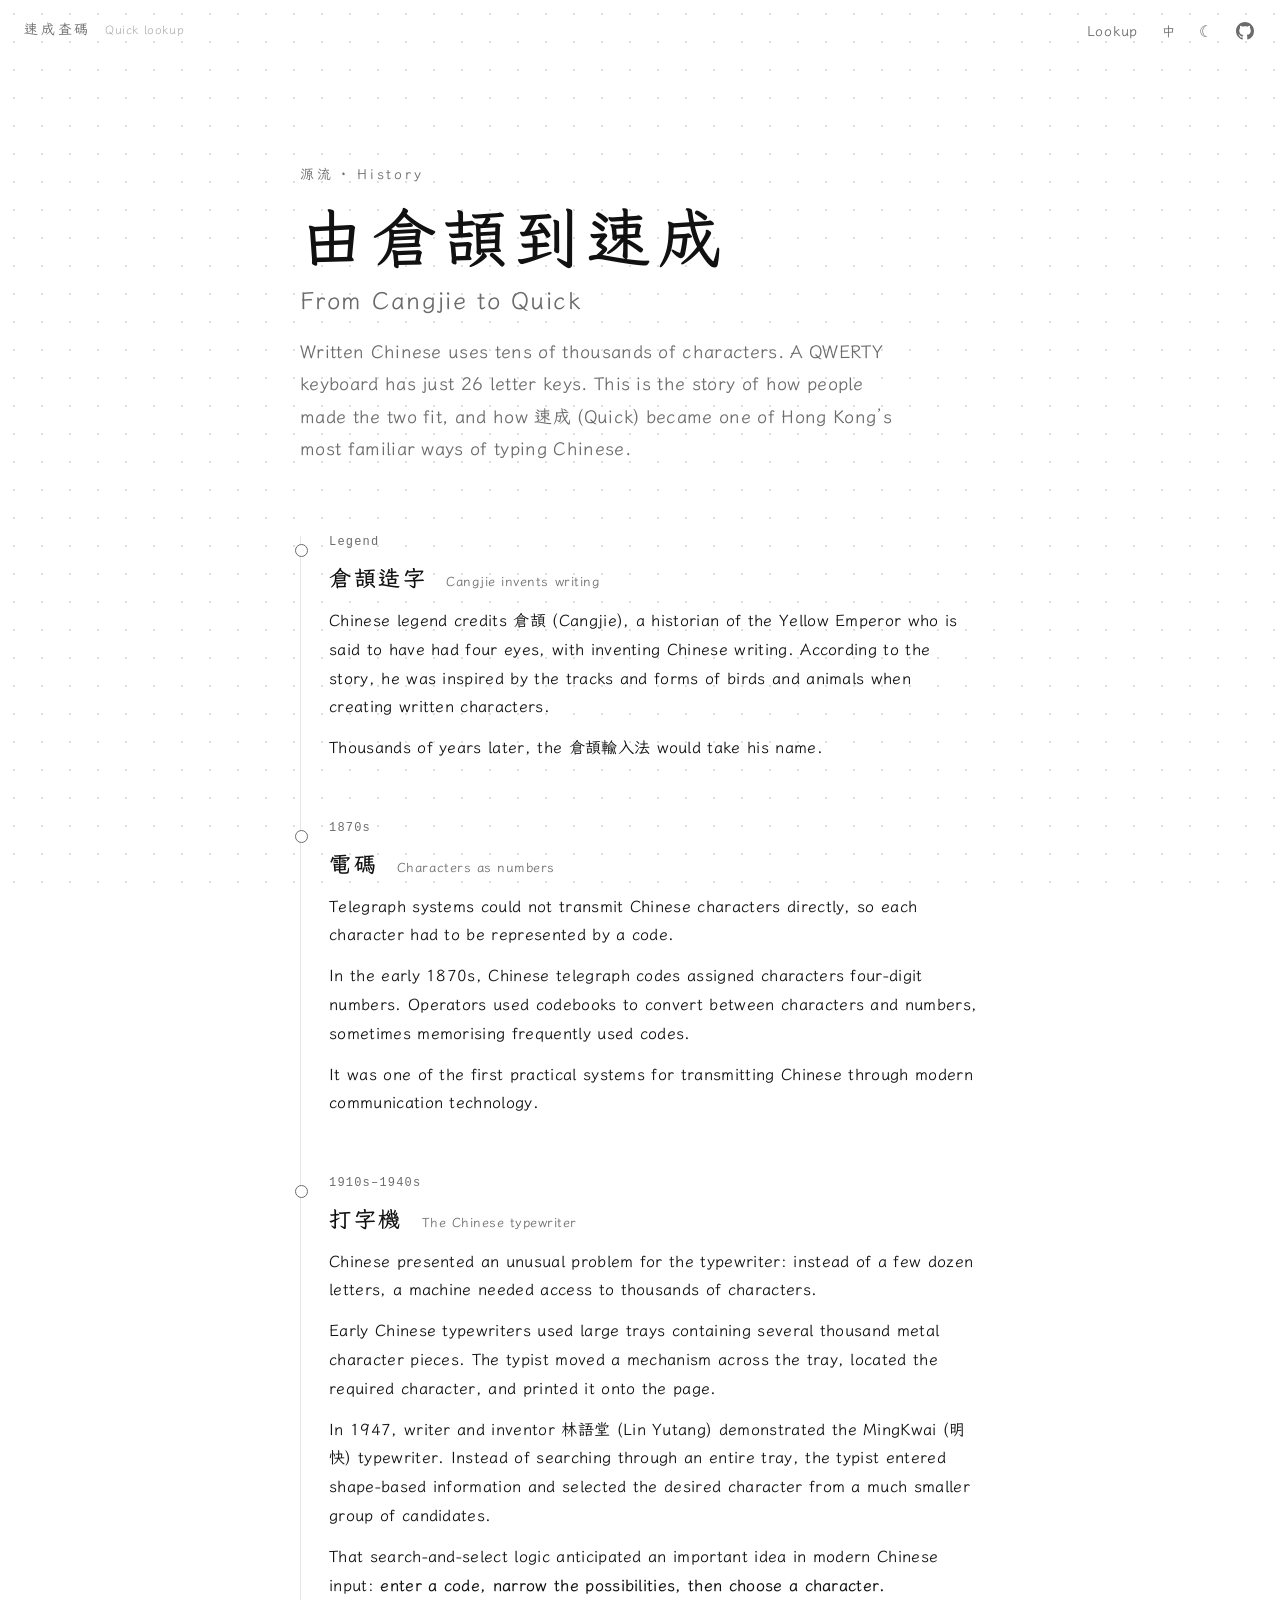
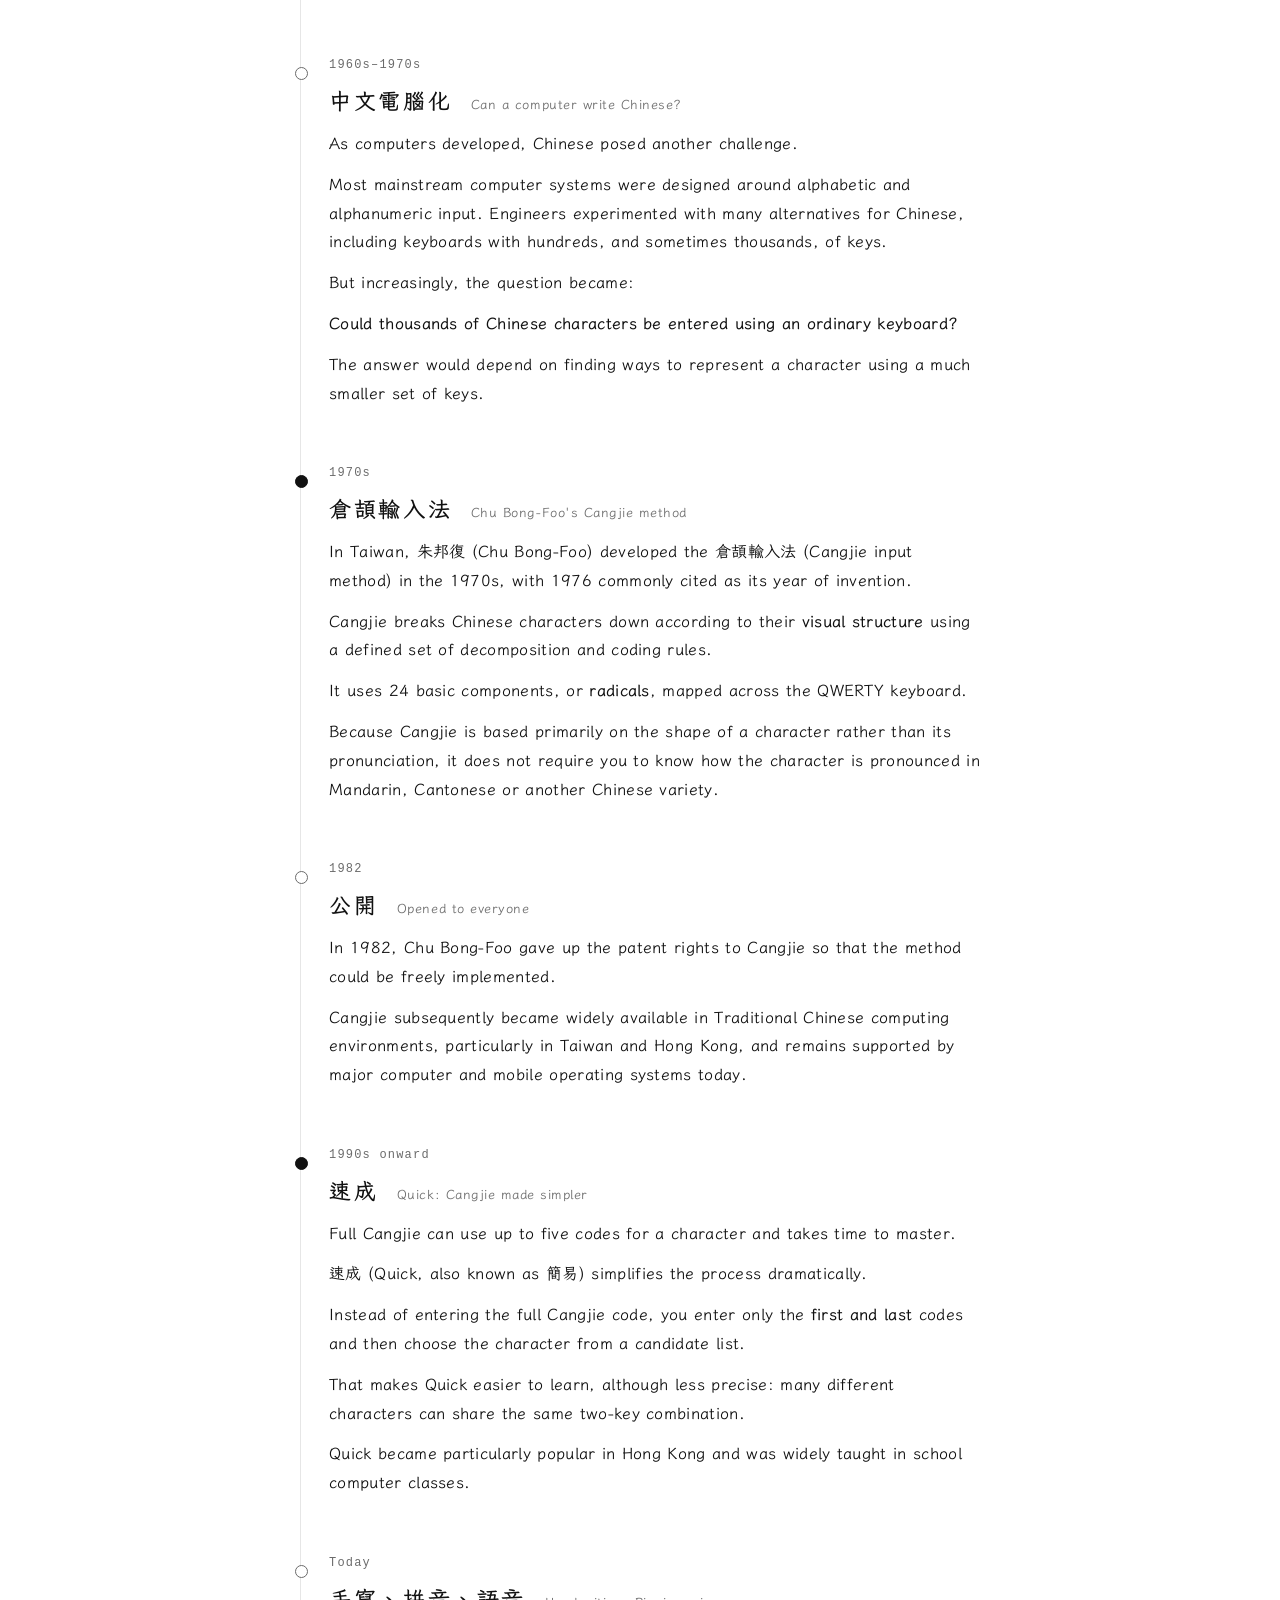
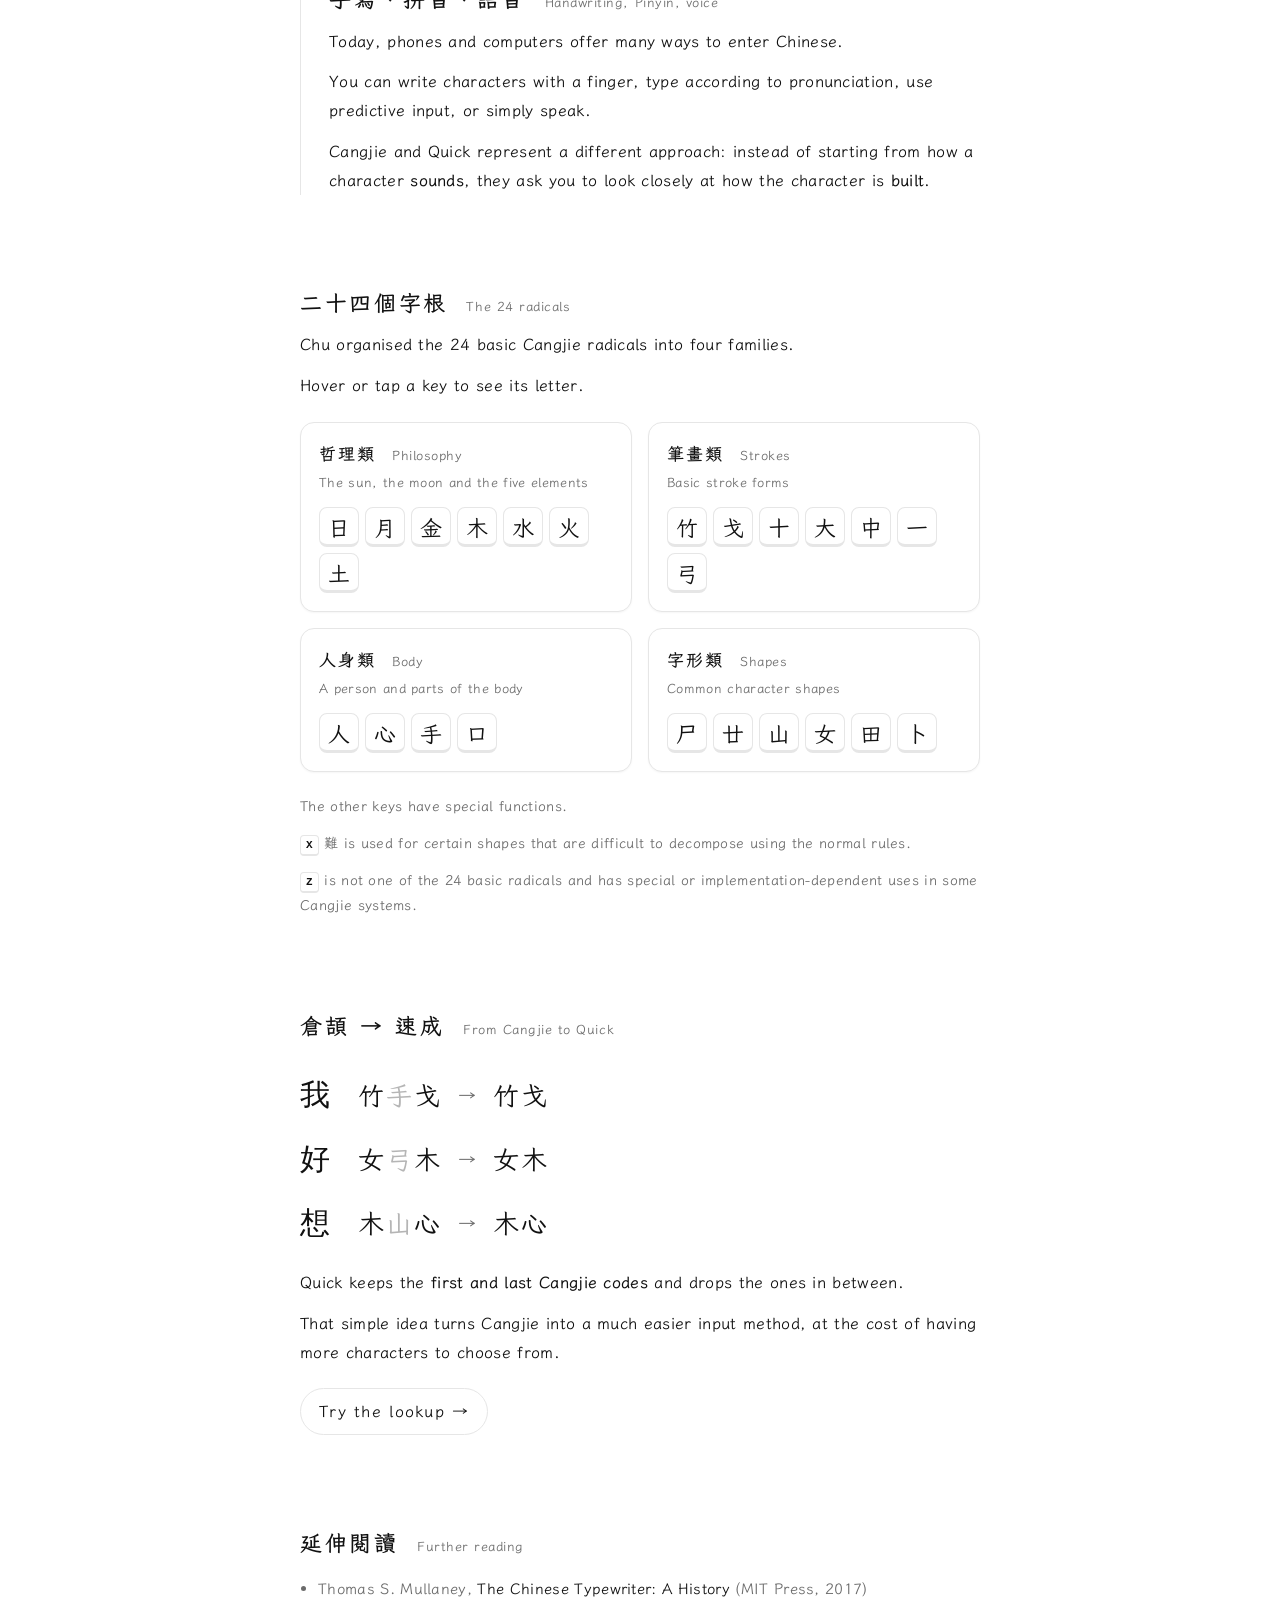
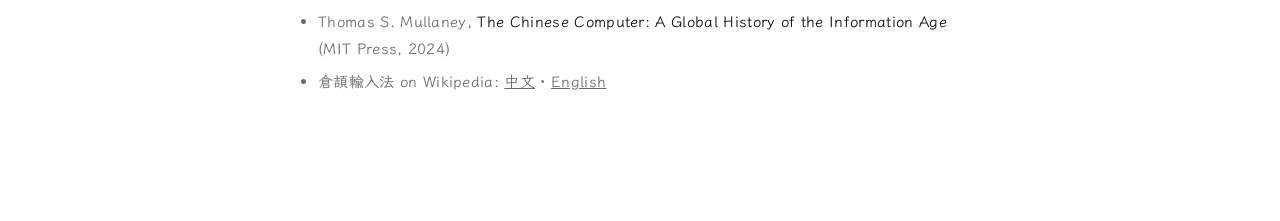
==== commit 9beef26b: "updated history and readme." ====
--- a/history.html
+++ b/history.html
@@ -22,89 +22,143 @@
     <section class="intro">
       <p class="eyebrow">源流 · History</p>
       <h1>由倉頡到速成 <span>From Cangjie to Quick</span></h1>
-      <p class="lede zh" lang="zh-Hant">中文字數以萬計，鍵盤卻只有二十六個字母。這是人們如何令兩者配合起來，以及香港人最終用上速成輸入法的故事。</p>
-      <p class="lede en" lang="en">Chinese has tens of thousands of characters. A keyboard has 26 letters. This is the story of how people made the two fit, and how Hong Kong ended up typing with 速成 (Quick).</p>
+      <p class="lede zh" lang="zh-Hant">中文有數以萬計的漢字，一個 QWERTY 鍵盤卻只有 26 個英文字母鍵。</p>
+      <p class="lede zh" lang="zh-Hant">人們究竟如何把兩者連接起來？而速成，又是怎樣成為香港人最熟悉的中文輸入方式之一？</p>
+      <p class="lede en" lang="en">Written Chinese uses tens of thousands of characters. A QWERTY keyboard has just 26 letter keys. This is the story of how people made the two fit, and how 速成 (Quick) became one of Hong Kong’s most familiar ways of typing Chinese.</p>
     </section>
 
     <ol class="timeline">
       <li>
         <p class="when"><span class="zh" lang="zh-Hant">傳說</span><span class="en" lang="en">Legend</span></p>
         <h2>倉頡造字 <span>Cangjie invents writing</span></h2>
-        <p class="zh" lang="zh-Hant">相傳黃帝的史官倉頡生有四隻眼睛，並創造了文字。據說他從鳥獸的足跡得到啟發，畫出最早的漢字。倉頡輸入法就是以他命名的。</p>
-        <p class="en" lang="en">Chinese legend credits 倉頡 (Cangjie), a historian of the Yellow Emperor who is said to have had four eyes, with inventing writing. He is supposed to have drawn the first characters from the footprints of birds and animals. The input method is named after him.</p>
-      </li>
-      <li>
-        <p class="when"><span class="zh" lang="zh-Hant">1870 年代</span><span class="en" lang="en">1870s</span></p>
-        <h2>電碼 <span>Characters as numbers</span></h2>
-        <p class="zh" lang="zh-Hant">電報只能傳送數字和字母，所以中文電碼為每個漢字編上一個四位數字。報務員要翻查電碼本，或者把號碼背下來。這是第一個能把中文經電線傳送出去的實用方法。</p>
-        <p class="en" lang="en">Telegraphs could only send numbers and letters, so the Chinese telegraph code gave each character a four-digit number. Operators looked the numbers up in codebooks or learned them by heart. It was the first practical way to send Chinese down a wire.</p>
-      </li>
-      <li>
-        <p class="when"><span class="zh" lang="zh-Hant">1910 至 1940 年代</span><span class="en" lang="en">1910s–1940s</span></p>
-        <h2>打字機 <span>The Chinese typewriter</span></h2>
-        <p class="zh" lang="zh-Hant">中文打字機裝有一盤幾千個金屬字粒，打字員要移動機械臂，在字盤上逐個揀字。1947 年，作家林語堂製成明快打字機：先按幾個鍵，再從一小列候選字中選出想要的字。這正是今天輸入法「先打碼，再選字」的概念。</p>
-        <p class="en" lang="en">Chinese typewriters held a tray of a few thousand metal characters. The typist moved an arm over the tray to pick each one. In 1947 the writer 林語堂 (Lin Yutang) built the MingKwai (明快) typewriter, which found a character through a few key presses followed by a choice from a short list. That is the same "type a code, then pick" idea that input methods use today.</p>
-      </li>
-      <li>
-        <p class="when"><span class="zh" lang="zh-Hant">1970 年代</span><span class="en" lang="en">1970s</span></p>
-        <h2>中文電腦化 <span>Can a computer write Chinese?</span></h2>
-        <p class="zh" lang="zh-Hant">早期電腦以拉丁字母為基礎設計，不少人懷疑中文能否跟上。有些早期系統用上有幾百甚至幾千個鍵的巨型鍵盤。真正的難題，是如何用一個普通鍵盤打出任何一個漢字。</p>
-        <p class="en" lang="en">Early computers were built around the Latin alphabet, and many people doubted Chinese could keep up. Some early systems used huge keyboards with hundreds or thousands of keys. The hard part was finding a way to get any character out of a normal keyboard.</p>
+        <p class="zh" lang="zh-Hant">相傳，倉頡是黃帝的史官，天生四目。</p>
+        <p class="zh" lang="zh-Hant">傳說他觀察鳥獸的足跡和自然萬物的形態，從中得到啟發，創造出最早的文字。</p>
+        <p class="zh" lang="zh-Hant">數千年後，一套中文輸入法亦以他的名字命名，那就是<strong>倉頡輸入法</strong>。</p>
+        <p class="en" lang="en">Chinese legend credits 倉頡 (Cangjie), a historian of the Yellow Emperor who is said to have had four eyes, with inventing Chinese writing. According to the story, he was inspired by the tracks and forms of birds and animals when creating written characters.</p>
+        <p class="en" lang="en">Thousands of years later, the 倉頡輸入法 would take his name.</p>
+      </li>
+      <li>
+        <p class="when"><span class="zh" lang="zh-Hant">1870年代</span><span class="en" lang="en">1870s</span></p>
+        <h2>電碼 <span><span class="zh" lang="zh-Hant">把漢字變成數字</span><span class="en" lang="en">Characters as numbers</span></span></h2>
+        <p class="zh" lang="zh-Hant">早期電報系統無法直接傳送漢字，因此人們需要先把每一個中文字轉換成電碼。</p>
+        <p class="zh" lang="zh-Hant">1870年代初出現的中文電碼，為漢字編配四位數字。電報員利用電碼簿，在漢字和數字之間互相查找；一些常用字的電碼，更會直接記在腦中。</p>
+        <p class="zh" lang="zh-Hant">這是中文進入現代通訊科技世界的早期實用方法之一。</p>
+        <p class="en" lang="en">Telegraph systems could not transmit Chinese characters directly, so each character had to be represented by a code.</p>
+        <p class="en" lang="en">In the early 1870s, Chinese telegraph codes assigned characters four-digit numbers. Operators used codebooks to convert between characters and numbers, sometimes memorising frequently used codes.</p>
+        <p class="en" lang="en">It was one of the first practical systems for transmitting Chinese through modern communication technology.</p>
+      </li>
+      <li>
+        <p class="when"><span class="zh" lang="zh-Hant">1910年代至1940年代</span><span class="en" lang="en">1910s–1940s</span></p>
+        <h2>打字機 <span><span class="zh" lang="zh-Hant">幾千個字，怎樣放進一部機器？</span><span class="en" lang="en">The Chinese typewriter</span></span></h2>
+        <p class="zh" lang="zh-Hant">中文打字機面對一個很直接的問題：</p>
+        <p class="zh" lang="zh-Hant">英文字母只有幾十個，但中文卻有數以千計的常用漢字。</p>
+        <p class="zh" lang="zh-Hant">早期中文打字機因此設有大型字盤，放置數千個金屬活字。打字員需要移動機械裝置，在字盤中找出所需漢字，再把它印到紙上。</p>
+        <p class="zh" lang="zh-Hant">1947年，作家兼發明家<strong>林語堂</strong>展示了他設計的<strong>明快打字機</strong>。</p>
+        <p class="zh" lang="zh-Hant">使用者不需要逐一搜尋整個字盤，而是先輸入與字形相關的資訊，把可能的漢字縮窄到一小組，再從中選出所需的字。</p>
+        <p class="zh" lang="zh-Hant">這種「<strong>輸入字碼 → 縮窄選擇 → 選出漢字</strong>」的思路，已經非常接近今天中文輸入法的基本邏輯。</p>
+        <p class="en" lang="en">Chinese presented an unusual problem for the typewriter: instead of a few dozen letters, a machine needed access to thousands of characters.</p>
+        <p class="en" lang="en">Early Chinese typewriters used large trays containing several thousand metal character pieces. The typist moved a mechanism across the tray, located the required character, and printed it onto the page.</p>
+        <p class="en" lang="en">In 1947, writer and inventor 林語堂 (Lin Yutang) demonstrated the MingKwai (明快) typewriter. Instead of searching through an entire tray, the typist entered shape-based information and selected the desired character from a much smaller group of candidates.</p>
+        <p class="en" lang="en">That search-and-select logic anticipated an important idea in modern Chinese input: <strong>enter a code, narrow the possibilities, then choose a character.</strong></p>
+      </li>
+      <li>
+        <p class="when"><span class="zh" lang="zh-Hant">1960至1970年代</span><span class="en" lang="en">1960s–1970s</span></p>
+        <h2>中文電腦化 <span><span class="zh" lang="zh-Hant">電腦可以輸入中文嗎？</span><span class="en" lang="en">Can a computer write Chinese?</span></span></h2>
+        <p class="zh" lang="zh-Hant">電腦開始普及後，中文再次遇上一個問題。</p>
+        <p class="zh" lang="zh-Hant">當時主流電腦系統主要以英文字母及數字輸入為基礎。為了解決中文輸入問題，工程師曾經嘗試過很多不同方法，包括設計擁有數百、甚至數千個按鍵的中文鍵盤。</p>
+        <p class="zh" lang="zh-Hant">但另一個方向逐漸變得更加重要：</p>
+        <p class="zh" lang="zh-Hant"><strong>有沒有辦法，只用普通鍵盤，就輸入數以千計的中文字？</strong></p>
+        <p class="zh" lang="zh-Hant">答案就在於把一個漢字轉化成一小組可以用鍵盤輸入的字碼。</p>
+        <p class="en" lang="en">As computers developed, Chinese posed another challenge.</p>
+        <p class="en" lang="en">Most mainstream computer systems were designed around alphabetic and alphanumeric input. Engineers experimented with many alternatives for Chinese, including keyboards with hundreds, and sometimes thousands, of keys.</p>
+        <p class="en" lang="en">But increasingly, the question became:</p>
+        <p class="en" lang="en"><strong>Could thousands of Chinese characters be entered using an ordinary keyboard?</strong></p>
+        <p class="en" lang="en">The answer would depend on finding ways to represent a character using a much smaller set of keys.</p>
       </li>
       <li class="key">
-        <p class="when"><span class="zh" lang="zh-Hant">1976 年</span><span class="en" lang="en">1976</span></p>
-        <h2>倉頡輸入法 <span>Chu Bong-Foo's Cangjie method</span></h2>
-        <p class="zh" lang="zh-Hant">朱邦復在台灣創造了一種按<em>字形</em>拆字的方法。它以二十四個基本部件（稱為字根）對應字母 A 至 Y，按書寫的筆順輸入字的各個部分，因此不受普通話、粵語或其他方言的讀音影響。</p>
-        <p class="en" lang="en">In Taiwan, 朱邦復 (Chu Bong-Foo) created a method that breaks each character down by <em>shape</em>. It uses 24 basic components, called radicals, mapped to the letters A to Y. You type the pieces of a character in the order you would write them, so it doesn't depend on how the character is pronounced in Mandarin, Cantonese or any other variety.</p>
-      </li>
-      <li>
-        <p class="when"><span class="zh" lang="zh-Hant">1982 年</span><span class="en" lang="en">1982</span></p>
-        <h2>公開 <span>Given away for free</span></h2>
-        <p class="zh" lang="zh-Hant">朱邦復放棄專利權，讓任何人都可以把倉頡輸入法加進自己的系統。倉頡因此在台灣和香港普及，今天幾乎每部支援繁體中文的電腦和手機都有內置。</p>
-        <p class="en" lang="en">Chu gave up his patent rights so anyone could build Cangjie into their system. It spread across Taiwan and Hong Kong and is now built into almost every computer and phone that supports Traditional Chinese.</p>
+        <p class="when"><span class="zh" lang="zh-Hant">1970年代</span><span class="en" lang="en">1970s</span></p>
+        <h2>倉頡輸入法 <span><span class="zh" lang="zh-Hant">朱邦復的方法</span><span class="en" lang="en">Chu Bong-Foo's Cangjie method</span></span></h2>
+        <p class="zh" lang="zh-Hant">1970年代，<strong>朱邦復</strong>在台灣研發出倉頡輸入法，一般以 <strong>1976年</strong>作為其發明年份。</p>
+        <p class="zh" lang="zh-Hant">倉頡不是根據讀音輸入，而是按照漢字的<strong>字形結構</strong>，利用一套特定的拆字和取碼規則，把漢字轉化成鍵盤上的字碼。</p>
+        <p class="zh" lang="zh-Hant">整套系統使用 <strong>24個基本字根</strong>，分布在 QWERTY 鍵盤上。</p>
+        <p class="zh" lang="zh-Hant">因為倉頡主要看的是一個字「<strong>怎樣寫成、怎樣組成</strong>」，而不是「怎樣讀」，所以無論你說廣東話、普通話，或其他漢語變體，都可以使用同一套輸入方法。</p>
+        <p class="en" lang="en">In Taiwan, 朱邦復 (Chu Bong-Foo) developed the 倉頡輸入法 (Cangjie input method) in the 1970s, with 1976 commonly cited as its year of invention.</p>
+        <p class="en" lang="en">Cangjie breaks Chinese characters down according to their <strong>visual structure</strong> using a defined set of decomposition and coding rules.</p>
+        <p class="en" lang="en">It uses 24 basic components, or <strong>radicals</strong>, mapped across the QWERTY keyboard.</p>
+        <p class="en" lang="en">Because Cangjie is based primarily on the shape of a character rather than its pronunciation, it does not require you to know how the character is pronounced in Mandarin, Cantonese or another Chinese variety.</p>
+      </li>
+      <li>
+        <p class="when"><span class="zh" lang="zh-Hant">1982年</span><span class="en" lang="en">1982</span></p>
+        <h2>公開 <span><span class="zh" lang="zh-Hant">讓任何人都可以使用</span><span class="en" lang="en">Opened to everyone</span></span></h2>
+        <p class="zh" lang="zh-Hant">1982年，朱邦復放棄倉頡輸入法的專利權，讓其他人和電腦公司可以自由使用及開發這套輸入法。</p>
+        <p class="zh" lang="zh-Hant">此後，倉頡逐漸在繁體中文電腦環境中普及，尤其是在香港和台灣。</p>
+        <p class="zh" lang="zh-Hant">時至今日，主要電腦及手機作業系統仍然支援倉頡輸入。</p>
+        <p class="en" lang="en">In 1982, Chu Bong-Foo gave up the patent rights to Cangjie so that the method could be freely implemented.</p>
+        <p class="en" lang="en">Cangjie subsequently became widely available in Traditional Chinese computing environments, particularly in Taiwan and Hong Kong, and remains supported by major computer and mobile operating systems today.</p>
       </li>
       <li class="key">
-        <p class="when"><span class="zh" lang="zh-Hant">1980 至 1990 年代</span><span class="en" lang="en">1980s–1990s</span></p>
-        <h2>速成 <span>Quick: the shortcut</span></h2>
-        <p class="zh" lang="zh-Hant">完整的倉頡要把一個字拆成最多五個字根，需要練習。速成（台灣稱為簡易）把它簡化：只需輸入<strong>第一個和最後一個</strong>字根，再從清單中選字。它沒那麼準確，卻容易學得多，所以不少香港人都是在學校電腦堂、ICQ 和 MSN 上學會的。</p>
-        <p class="en" lang="en">Full Cangjie means breaking a character into as many as five radicals, which takes practice. 速成 (Quick, called 簡易 in Taiwan) makes it easier: you type only the <strong>first and last</strong> radical, then pick the character from a list. It is less exact but much easier to learn, so a lot of Hong Kong people picked it up from school computer lessons, ICQ and MSN.</p>
+        <p class="when"><span class="zh" lang="zh-Hant">1990年代以後</span><span class="en" lang="en">1990s onward</span></p>
+        <h2>速成 <span><span class="zh" lang="zh-Hant">把倉頡變簡單</span><span class="en" lang="en">Quick: Cangjie made simpler</span></span></h2>
+        <p class="zh" lang="zh-Hant">完整的倉頡輸入，一個漢字最多可以使用五個字碼，因此需要花時間學習拆字和取碼規則。</p>
+        <p class="zh" lang="zh-Hant"><strong>速成</strong>（亦稱<strong>簡易</strong>）把這件事大幅簡化。</p>
+        <p class="zh" lang="zh-Hant">你不需要輸入完整倉頡碼，只需要輸入：</p>
+        <p class="zh" lang="zh-Hant"><strong>第一碼 + 最後一碼</strong></p>
+        <p class="zh" lang="zh-Hant">然後再從候選字中選出想要的漢字。</p>
+        <p class="zh" lang="zh-Hant">這種方法比較容易學，但代價是準確度較低，因為很多不同漢字都可能擁有相同的兩個字碼，所以候選字會更多。</p>
+        <p class="zh" lang="zh-Hant">速成後來在香港尤其普及，亦曾廣泛出現在學校的電腦課程之中。</p>
+        <p class="en" lang="en">Full Cangjie can use up to five codes for a character and takes time to master.</p>
+        <p class="en" lang="en">速成 (Quick, also known as 簡易) simplifies the process dramatically.</p>
+        <p class="en" lang="en">Instead of entering the full Cangjie code, you enter only the <strong>first and last</strong> codes and then choose the character from a candidate list.</p>
+        <p class="en" lang="en">That makes Quick easier to learn, although less precise: many different characters can share the same two-key combination.</p>
+        <p class="en" lang="en">Quick became particularly popular in Hong Kong and was widely taught in school computer classes.</p>
       </li>
       <li>
         <p class="when"><span class="zh" lang="zh-Hant">今天</span><span class="en" lang="en">Today</span></p>
         <h2>手寫、拼音、語音 <span>Handwriting, Pinyin, voice</span></h2>
-        <p class="zh" lang="zh-Hant">現在用手機，可以用手指寫字、按讀音輸入，甚至直接說話。這些方法都很方便，但學習把字拆成部件的人卻愈來愈少。倉頡和速成這類字形輸入法，也有助記住一個字是怎樣構成的。</p>
-        <p class="en" lang="en">Phones now let people write with a finger, type by sound or just talk. These are all convenient, but fewer people learn to take characters apart into their pieces. Shape-based methods like Cangjie and Quick also help you remember how a character is built.</p>
+        <p class="zh" lang="zh-Hant">今天，在電話和電腦上輸入中文已經有很多選擇。</p>
+        <p class="zh" lang="zh-Hant">你可以用手指寫字、按照讀音輸入、使用預測文字，甚至直接說話。</p>
+        <p class="zh" lang="zh-Hant">倉頡和速成代表的是另一種思考中文的方法：</p>
+        <p class="zh" lang="zh-Hant">它們不是先問一個字<strong>怎樣讀</strong>，<br>而是先看一個字<strong>怎樣組成</strong>。</p>
+        <p class="en" lang="en">Today, phones and computers offer many ways to enter Chinese.</p>
+        <p class="en" lang="en">You can write characters with a finger, type according to pronunciation, use predictive input, or simply speak.</p>
+        <p class="en" lang="en">Cangjie and Quick represent a different approach: instead of starting from how a character <strong>sounds</strong>, they ask you to look closely at how the character is <strong>built</strong>.</p>
       </li>
     </ol>
 
     <section class="radicals">
       <h2>二十四個字根 <span>The 24 radicals</span></h2>
-      <p class="zh" lang="zh-Hant">朱邦復把字根分成四類。把滑鼠移到鍵上或輕按一下，就會看到對應的字母。</p>
-      <p class="en" lang="en">Chu arranged the radicals into four families. Hover or tap a key to see its letter.</p>
+      <p class="zh" lang="zh-Hant">朱邦復把倉頡的 24 個基本字根分成四大類。</p>
+      <p class="zh" lang="zh-Hant">在鍵盤上移動滑鼠或點按按鍵，就可以看到相應的英文字母。</p>
+      <p class="en" lang="en">Chu organised the 24 basic Cangjie radicals into four families.</p>
+      <p class="en" lang="en">Hover or tap a key to see its letter.</p>
       <div class="families">
         <div class="family">
           <h3>哲理類 <span>Philosophy</span></h3>
-          <p><span class="zh" lang="zh-Hant">日、月和五行</span><span class="en" lang="en">The sun, the moon and the five elements</span></p>
+          <p><span class="zh" lang="zh-Hant">日、月，以及五行</span><span class="en" lang="en">The sun, the moon and the five elements</span></p>
           <div class="keyrow" data-keys="A日 B月 C金 D木 E水 F火 G土"></div>
         </div>
         <div class="family">
           <h3>筆畫類 <span>Strokes</span></h3>
-          <p><span class="zh" lang="zh-Hant">基本筆畫</span><span class="en" lang="en">Basic brush strokes</span></p>
+          <p><span class="zh" lang="zh-Hant">基本筆畫及字形結構</span><span class="en" lang="en">Basic stroke forms</span></p>
           <div class="keyrow" data-keys="H竹 I戈 J十 K大 L中 M一 N弓"></div>
         </div>
         <div class="family">
           <h3>人身類 <span>Body</span></h3>
-          <p><span class="zh" lang="zh-Hant">人和身體各部分</span><span class="en" lang="en">A person and parts of the body</span></p>
+          <p><span class="zh" lang="zh-Hant">人以及身體相關字形</span><span class="en" lang="en">A person and parts of the body</span></p>
           <div class="keyrow" data-keys="O人 P心 Q手 R口"></div>
         </div>
         <div class="family">
           <h3>字形類 <span>Shapes</span></h3>
-          <p><span class="zh" lang="zh-Hant">常見的字形</span><span class="en" lang="en">Common character shapes</span></p>
+          <p><span class="zh" lang="zh-Hant">常見的漢字形狀</span><span class="en" lang="en">Common character shapes</span></p>
           <div class="keyrow" data-keys="S尸 T廿 U山 V女 W田 Y卜"></div>
         </div>
       </div>
-      <p class="aside zh" lang="zh-Hant">餘下兩個鍵比較特別：<kbd>X</kbd> 難 用來處理難以拆解的字形，<kbd>Z</kbd> 重 則在部分系統中留作其他用途。</p>
-      <p class="aside en" lang="en">The other two keys are special. <kbd>X</kbd> 難 handles shapes that are hard to break down, and <kbd>Z</kbd> 重 is reserved for extra uses in some systems.</p>
+      <p class="aside zh" lang="zh-Hant">另外還有一些具有特殊功能的按鍵。</p>
+      <p class="aside zh" lang="zh-Hant"><kbd>X</kbd> 難：用來處理部分難以按照一般規則拆解的字形。</p>
+      <p class="aside zh" lang="zh-Hant"><kbd>Z</kbd>：並不屬於 24 個基本字根之一，在部分倉頡版本及系統中具有特殊用途。</p>
+      <p class="aside en" lang="en">The other keys have special functions.</p>
+      <p class="aside en" lang="en"><kbd>X</kbd> 難 is used for certain shapes that are difficult to decompose using the normal rules.</p>
+      <p class="aside en" lang="en"><kbd>Z</kbd> is not one of the 24 basic radicals and has special or implementation-dependent uses in some Cangjie systems.</p>
     </section>
 
     <section class="demo">
@@ -114,9 +168,12 @@
         <div class="pair"><span class="ch">好</span><span class="row"><b>女</b>弓<b>木</b></span><span class="arrow">→</span><span class="row"><b>女木</b></span></div>
         <div class="pair"><span class="ch">想</span><span class="row"><b>木</b>山<b>心</b></span><span class="arrow">→</span><span class="row"><b>木心</b></span></div>
       </div>
-      <p class="zh" lang="zh-Hant">保留第一個和最後一個字根，刪去中間的，速成就是這麼簡單。</p>
-      <p class="en" lang="en">Keep the first and last radical and drop the ones in between. That's all there is to Quick.</p>
-      <a class="cta" href="./"><span class="zh" lang="zh-Hant">試下查碼</span><span class="en" lang="en">Try the lookup</span> →</a>
+      <p class="zh" lang="zh-Hant">速成的基本概念非常簡單：</p>
+      <p class="zh" lang="zh-Hant"><strong>保留倉頡碼的第一碼和最後一碼，把中間的字碼省略。</strong></p>
+      <p class="zh" lang="zh-Hant">就是這個簡單的改變，讓倉頡變成一套更容易入門的輸入方法，代價則是每次需要從更多候選字中作出選擇。</p>
+      <p class="en" lang="en">Quick keeps the <strong>first and last Cangjie codes</strong> and drops the ones in between.</p>
+      <p class="en" lang="en">That simple idea turns Cangjie into a much easier input method, at the cost of having more characters to choose from.</p>
+      <a class="cta" href="./"><span class="zh" lang="zh-Hant">試試速成查碼</span><span class="en" lang="en">Try the lookup</span> →</a>
     </section>
 
     <section class="reading">
@@ -124,7 +181,7 @@
       <ul>
         <li>Thomas S. Mullaney, <cite>The Chinese Typewriter: A History</cite> (MIT Press, 2017)</li>
         <li>Thomas S. Mullaney, <cite>The Chinese Computer: A Global History of the Information Age</cite> (MIT Press, 2024)</li>
-        <li><span class="zh" lang="zh-Hant">維基百科上的倉頡輸入法：</span><span class="en" lang="en">倉頡輸入法 on Wikipedia: </span><a href="https://zh.wikipedia.org/wiki/倉頡輸入法" target="_blank" rel="noopener">中文</a> · <a href="https://en.wikipedia.org/wiki/Cangjie_input_method" target="_blank" rel="noopener">English</a></li>
+        <li><span class="zh" lang="zh-Hant">維基百科：倉頡輸入法 </span><span class="en" lang="en">倉頡輸入法 on Wikipedia: </span><a href="https://zh.wikipedia.org/wiki/倉頡輸入法" target="_blank" rel="noopener">中文</a> · <a href="https://en.wikipedia.org/wiki/Cangjie_input_method" target="_blank" rel="noopener">English</a></li>
       </ul>
     </section>
   </main>
--- a/style.css
+++ b/style.css
@@ -7,6 +7,7 @@
   --surface: #ffffff;
   --ring: rgba(0,0,0,.05);
   --dot: rgba(0, 0, 0, .13); /* dotted-page background: last number = strength */
+  --accent: #2f6fd6; /* stroke-order arrows and hints */
   --g: 56px; /* glyph size, set from JS */
   /* Fonts already on the device, for characters people type: web-font pieces would swap in one by one */
   --typed-font: 'PingFang HK', 'PingFang TC', 'Microsoft JhengHei', 'Noto Sans CJK TC', 'Noto Sans TC', sans-serif;
@@ -14,9 +15,9 @@
 }
 /* Dark: follow the system unless the toggle forced light; or forced dark via the toggle */
 @media (prefers-color-scheme: dark) {
-  :root:not([data-theme="light"]) { --bg: #111111; --ink: #f2f2f2; --muted: #9a9a9a; --faint: #5c5c5c; --line: #2a2a2a; --surface: #171717; --ring: rgba(255,255,255,.06); --dot: rgba(255, 255, 255, .16); color-scheme: dark; }
-}
-:root[data-theme="dark"] { --bg: #111111; --ink: #f2f2f2; --muted: #9a9a9a; --faint: #5c5c5c; --line: #2a2a2a; --surface: #171717; --ring: rgba(255,255,255,.06); --dot: rgba(255, 255, 255, .16); color-scheme: dark; }
+  :root:not([data-theme="light"]) { --bg: #111111; --ink: #f2f2f2; --muted: #9a9a9a; --faint: #5c5c5c; --line: #2a2a2a; --surface: #171717; --ring: rgba(255,255,255,.06); --dot: rgba(255, 255, 255, .16); --accent: #79a6f2; color-scheme: dark; }
+}
+:root[data-theme="dark"] { --bg: #111111; --ink: #f2f2f2; --muted: #9a9a9a; --faint: #5c5c5c; --line: #2a2a2a; --surface: #171717; --ring: rgba(255,255,255,.06); --dot: rgba(255, 255, 255, .16); --accent: #79a6f2; color-scheme: dark; }
 
 * { box-sizing: border-box; }
 html, body { margin: 0; height: 100%; }
@@ -144,3 +145,83 @@
 :root[data-lang="zh"] .en, :root[data-lang="en"] .zh { display: none; }
 .gh { display: grid; place-items: center; width: 34px; height: 34px; color: var(--muted); border-radius: 50%; transition: color .2s; }
 .gh:hover { color: var(--ink); }
+
+/* ---------- Stroke practice ---------- */
+.group.writable { cursor: pointer; }
+.pen {
+  border: 1px solid var(--line); border-radius: 999px; background: var(--surface); cursor: pointer;
+  font: 12px/1 'Apple Color Emoji', 'Segoe UI Emoji', 'Noto Color Emoji', sans-serif; padding: 3px 6px;
+  transition: border-color .2s, transform .2s;
+}
+.group:hover .pen, .pen:focus-visible { border-color: var(--muted); transform: rotate(-12deg) scale(1.1); }
+
+.practice {
+  position: fixed; inset: 0; z-index: 10; display: grid; place-items: center; padding: 16px;
+  background: color-mix(in srgb, var(--bg) 70%, transparent); backdrop-filter: blur(6px); -webkit-backdrop-filter: blur(6px);
+  animation: fade .2s ease-out;
+}
+.practice[hidden] { display: none; }
+@keyframes fade { from { opacity: 0; } }
+.sheet {
+  position: relative; width: min(680px, 100%); max-height: 100%; overflow-y: auto;
+  background: var(--surface); border: 1px solid var(--line); border-radius: 18px; padding: 22px 24px 18px;
+  box-shadow: 0 24px 60px -30px rgba(0,0,0,.45);
+}
+.sheet h2 { margin: 0 0 16px; font-size: 15px; font-weight: 400; letter-spacing: .12em; color: var(--muted); display: flex; align-items: baseline; gap: 10px; }
+.sheet .pch { font-size: 28px; color: var(--ink); font-family: var(--typed-font); letter-spacing: 0; }
+.close {
+  position: absolute; top: 12px; right: 14px; width: 34px; height: 34px; border: 0; border-radius: 50%;
+  background: none; color: var(--muted); font-size: 22px; line-height: 1; cursor: pointer;
+}
+.close:hover { color: var(--ink); background: var(--ring); }
+
+.boards { display: grid; grid-template-columns: 1fr 1fr; gap: 16px; }
+.boards figure { margin: 0; }
+.board {
+  position: relative; aspect-ratio: 1; border: 1px solid var(--line); border-radius: 10px; overflow: hidden;
+  background: var(--bg);
+}
+.board > svg { position: absolute; inset: 0; width: 100%; height: 100%; }
+.board .writer { position: absolute; inset: 0; touch-action: none; cursor: crosshair; }
+.grid line { stroke: var(--line); stroke-width: 1; stroke-dasharray: 4 4; }
+.grid line.diag { stroke-dasharray: 2 6; }
+.boards figcaption { margin-top: 8px; font-size: 12px; letter-spacing: .1em; color: var(--muted); text-align: center; }
+
+/* Guide: outlined strokes, dashed arrows, numbers. Written strokes fill in, the next one glows */
+.strokes .s { fill: var(--surface); stroke: var(--ink); stroke-width: 1.2; transition: fill .3s; }
+.strokes .s.done { fill: var(--ink); }
+.strokes .s.next { fill: color-mix(in srgb, var(--accent) 22%, var(--surface)); }
+.strokes .a { fill: none; stroke: var(--accent); stroke-width: 1.4; stroke-dasharray: 3 3; stroke-linecap: round; stroke-linejoin: round; transition: opacity .3s; }
+.strokes marker path { fill: var(--accent); }
+.strokes .n {
+  font: 600 12px ui-monospace, 'SF Mono', Menlo, monospace; fill: #d43c3c; text-anchor: middle; dominant-baseline: central;
+  paint-order: stroke; stroke: var(--surface); stroke-width: 3px; stroke-linejoin: round; transition: opacity .3s;
+}
+.strokes .a.done, .strokes .n.done { opacity: 0; }
+.strokes .a.next { stroke-width: 2.2; stroke-dasharray: none; }
+
+.status { min-height: 1.6em; margin: 14px 0 10px; text-align: center; font-size: 15px; letter-spacing: .06em; }
+.actions, .picker { display: flex; flex-wrap: wrap; justify-content: center; gap: 8px; }
+.actions button, .picker button {
+  font: inherit; font-size: 14px; letter-spacing: .08em; color: var(--ink); cursor: pointer;
+  background: var(--surface); border: 1px solid var(--line); border-radius: 999px; padding: 5px 16px;
+  transition: border-color .2s;
+}
+.actions button:hover, .picker button:hover { border-color: var(--muted); }
+.picker { margin-top: 14px; }
+.picker button { font-family: var(--typed-font); font-size: 17px; padding: 3px 12px; }
+.picker button.on { border-color: var(--ink); }
+.note { margin: 14px 0 0; font-size: 11px; line-height: 1.6; color: var(--faint); text-align: center; letter-spacing: .04em; }
+.sheet.missing .boards, .sheet.missing .actions { display: none; }
+
+/* Phones: one big board to write on, with the arrows and numbers drawn over it */
+.sheet.compact .boards { grid-template-columns: 1fr; }
+.sheet.compact .boards figure:first-child { display: none; }
+.strokes.overlay { pointer-events: none; }
+.strokes.overlay .a:not(.next) { opacity: .45; }
+.strokes.overlay .a.done, .strokes.overlay .n.done { opacity: 0; }
+
+@media (max-width: 600px) {
+  .practice { padding: 10px; }
+  .sheet { padding: 16px 14px 12px; }
+}
--- a/history.css
+++ b/history.css
@@ -11,6 +11,7 @@
 }
 .story h2 { font-size: 22px; font-weight: 700; letter-spacing: .12em; margin: 0 0 8px; }
 .story h2 span, .story h3 span { font-size: 13px; font-weight: 400; letter-spacing: .04em; color: var(--muted); margin-left: 8px; }
+.story h2 span span { margin-left: 0; }
 .story p { margin: 0 0 12px; }
 .story section { margin-top: 88px; }
 .story a { color: inherit; }
@@ -49,10 +50,10 @@
 }
 .rkey::after {
   content: attr(data-key); position: absolute; right: 3px; top: 1px;
-  font: 600 9px ui-monospace, 'SF Mono', Menlo, monospace; color: var(--faint); transition: color .15s;
+  font: 600 10px ui-monospace, 'SF Mono', Menlo, monospace; color: var(--ink); opacity: 0; transition: opacity .15s;
 }
 .rkey:hover, .rkey:focus { border-color: var(--muted); transform: translateY(-1px); }
-.rkey:hover::after, .rkey:focus::after { color: var(--ink); }
+.rkey:hover::after, .rkey:focus::after { opacity: 1; }
 .aside { font-size: 14px; color: var(--muted); }
 .aside kbd, .story kbd {
   font: 600 11px/1 ui-monospace, 'SF Mono', Menlo, monospace; color: var(--ink);
